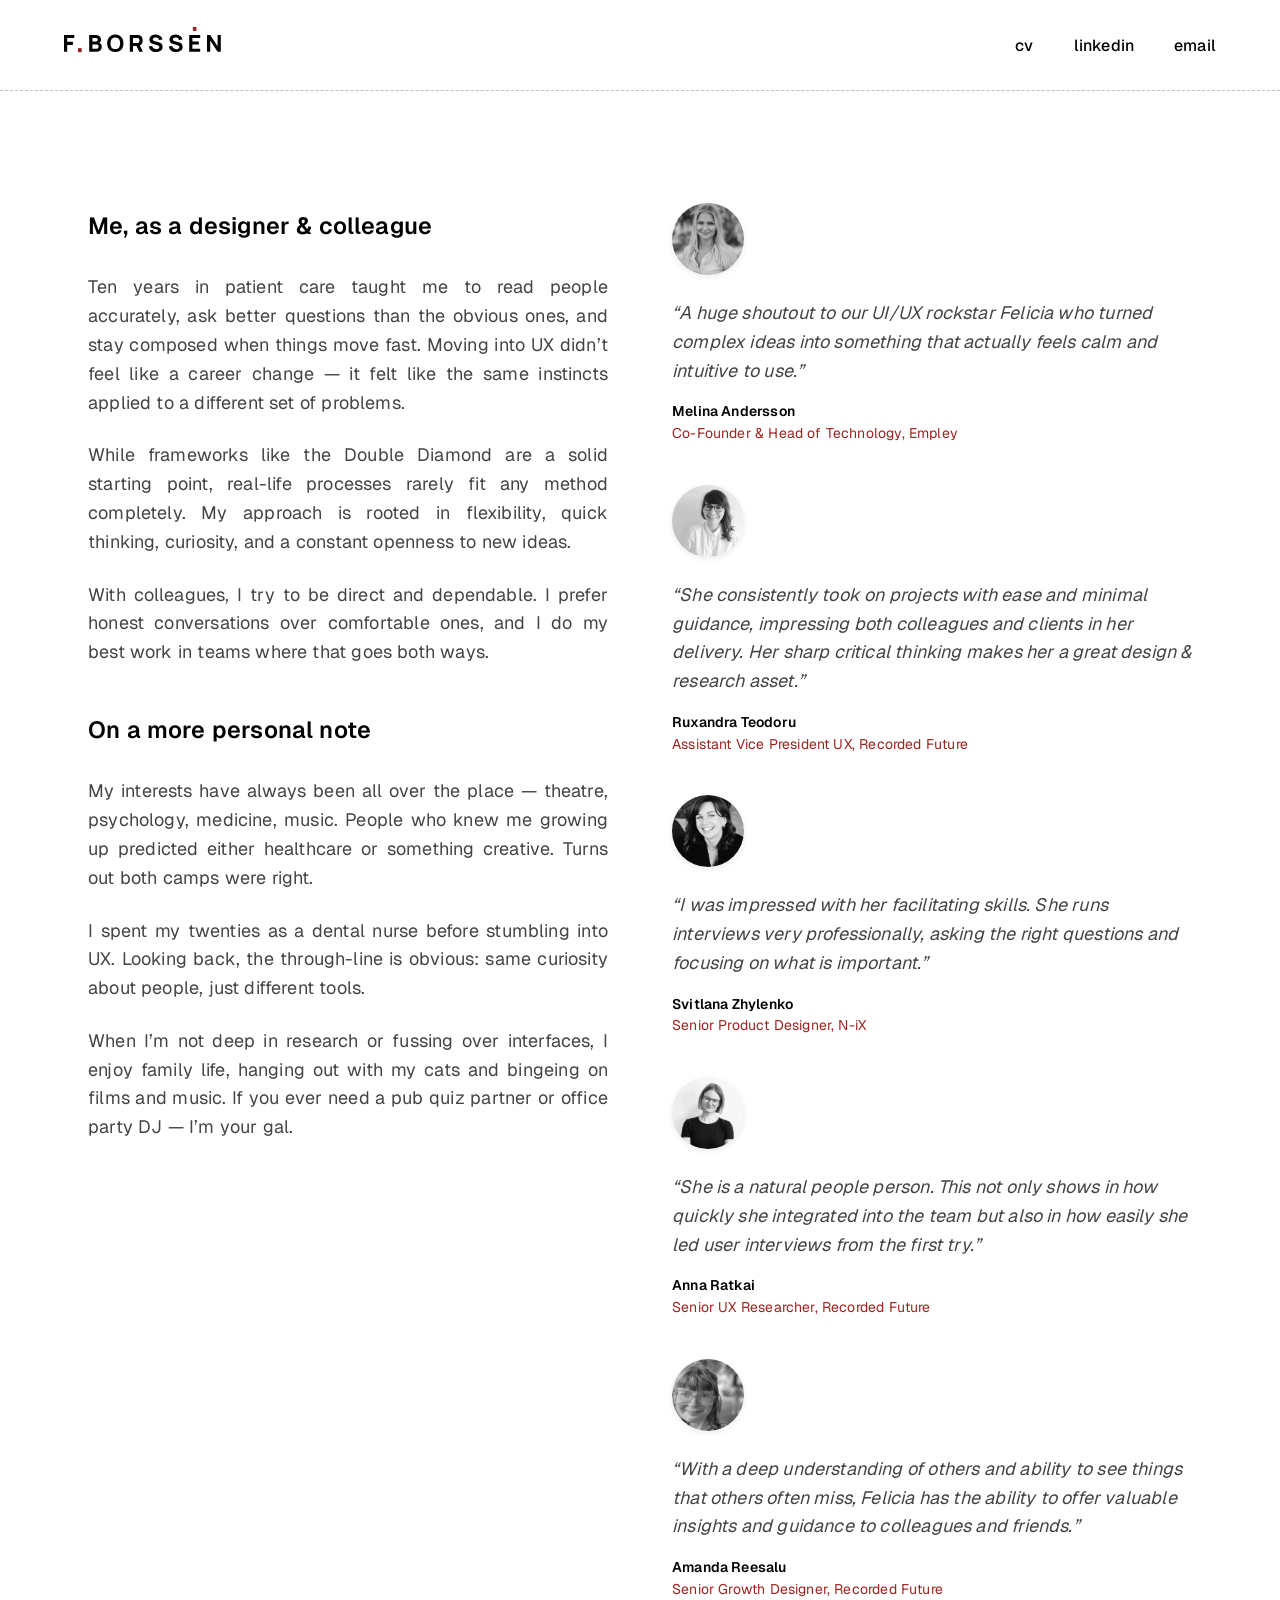
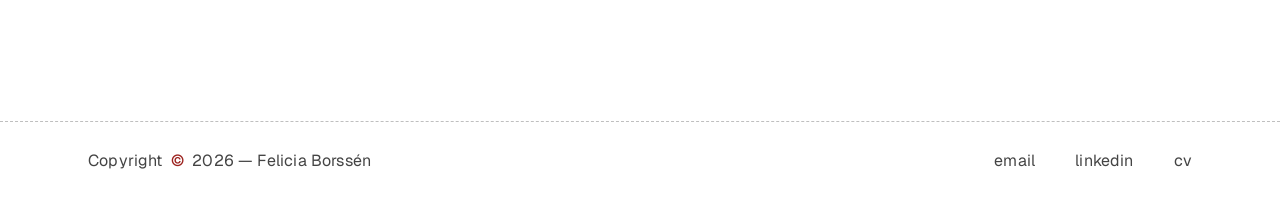
==== about.html @ e65a38c4 "init: portfolio structure and case studies" ====
<!DOCTYPE html>
<html lang="en">
<head>
    <meta charset="UTF-8">
    <meta name="viewport" content="width=device-width, initial-scale=1.0">
    <title>CV &amp; About — Felicia Borssen</title>
    <link rel="preconnect" href="https://fonts.googleapis.com">
    <link rel="preconnect" href="https://fonts.gstatic.com" crossorigin>
    <link href="https://fonts.googleapis.com/css2?family=Geist:wght@100;200;300;400;500;600;700;800;900&family=Inter:wght@400;500;600;700&family=Manrope:wght@300;400;500;600;700;800&family=Sacramento&display=swap" rel="stylesheet">
    <link rel="stylesheet" href="assets/css/style.css">
</head>
<body>
    <div class="container">
        <!-- Site header -->
        <header class="site-header">
            <div class="site-header__inner">
                <a href="index.html" class="site-header__branding">
                    <img src="assets/images/global/logo.svg" alt="F.Borssén" width="181" height="30">
                </a>
                <nav class="menu">
                    <button class="menu__toggle" aria-label="Open menu" aria-expanded="false">
                        <svg width="24" height="24" viewBox="0 0 24 24" fill="none" stroke="currentColor" stroke-width="2">
                            <line x1="3" y1="6" x2="21" y2="6"></line>
                            <line x1="3" y1="12" x2="21" y2="12"></line>
                            <line x1="3" y1="18" x2="21" y2="18"></line>
                        </svg>
                    </button>
                    <ul class="menu__list">
                        <li class="menu__item">
                            <a href="assets/images/global/cv-felicia-borssen-2026.pdf" class="animated-link" target="_blank" rel="noopener">
                                <span class="animated-link__text">cv</span><span class="animated-link__arrow"><svg viewBox="0 0 14 14" fill="none" xmlns="http://www.w3.org/2000/svg"><path d="M3.5 10.5L10.5 3.5M10.5 3.5H5M10.5 3.5V9" stroke="#9C231F" stroke-width="1.8" stroke-linecap="round" stroke-linejoin="round"/></svg></span>
                            </a>
                        </li>
                        <li class="menu__item">
                            <a href="https://www.linkedin.com/in/felicia-borss%C3%A9n-008252253/" class="animated-link" target="_blank" rel="noopener">
                                <span class="animated-link__text">linkedin</span><span class="animated-link__arrow"><svg viewBox="0 0 14 14" fill="none" xmlns="http://www.w3.org/2000/svg"><path d="M3.5 10.5L10.5 3.5M10.5 3.5H5M10.5 3.5V9" stroke="#9C231F" stroke-width="1.8" stroke-linecap="round" stroke-linejoin="round"/></svg></span>
                            </a>
                        </li>
                        <li class="menu__item">
                            <a href="mailto:felicia.work.inbox@gmail.com" class="animated-link">
                                <span class="animated-link__text">email</span><span class="animated-link__arrow"><svg viewBox="0 0 14 14" fill="none" xmlns="http://www.w3.org/2000/svg"><path d="M3.5 10.5L10.5 3.5M10.5 3.5H5M10.5 3.5V9" stroke="#9C231F" stroke-width="1.8" stroke-linecap="round" stroke-linejoin="round"/></svg></span>
                            </a>
                        </li>
                    </ul>
                </nav>
            </div>
            <hr class="separator site-header__separator" aria-hidden="true">
        </header>

        <!-- Responsive menu overlay -->
        <div class="responsive-menu" aria-hidden="true">
            <button class="responsive-menu__close" aria-label="Close menu">
                <svg width="24" height="24" viewBox="0 0 24 24" fill="none" stroke="currentColor" stroke-width="2">
                    <line x1="18" y1="6" x2="6" y2="18"></line>
                    <line x1="6" y1="6" x2="18" y2="18"></line>
                </svg>
            </button>
            <ul class="responsive-menu__list">
                <li><a href="index.html" class="responsive-menu__link">Work</a></li>
                <li><a href="about.html" class="responsive-menu__link">CV</a></li>
                <li><a href="https://www.linkedin.com/in/felicia-borss%C3%A9n-008252253/" class="responsive-menu__link" target="_blank" rel="noopener">LinkedIn</a></li>
                <li><a href="mailto:felicia.work.inbox@gmail.com" class="responsive-menu__link">Email</a></li>
            </ul>
        </div>

        <!-- Main content -->
        <main class="site-content">
            <section class="about-page">
                <div class="about-page__grid">

                    <!-- Left column: CV + About text -->
                    <div class="about-page__left">

                        <!-- About text -->
                        <div class="about-text" id="about">
                            <div class="about-grid__col">
                                <h3>Me, as a designer &amp; colleague</h3>
                                <p>Ten years in patient care taught me to read people accurately, ask better questions than the obvious ones, and stay composed when things move fast. Moving into UX didn&rsquo;t feel like a career change &mdash; it felt like the same instincts applied to a different set of problems.</p>
                                <p>While frameworks like the Double Diamond are a solid starting point, real-life processes rarely fit any method completely. My approach is rooted in flexibility, quick thinking, curiosity, and a constant openness to new ideas.</p>
                                <p>With colleagues, I try to be direct and dependable. I prefer honest conversations over comfortable ones, and I do my best work in teams where that goes both ways.</p>
                            </div>
                            <div class="about-grid__col">
                                <h3>On a more personal note</h3>
                                <p>My interests have always been all over the place &mdash; theatre, psychology, medicine, music. People who knew me growing up predicted either healthcare or something creative. Turns out both camps were right.</p>
                                <p>I spent my twenties as a dental nurse before stumbling into UX. Looking back, the through-line is obvious: same curiosity about people, just different tools.</p>
                                <p>When I&rsquo;m not deep in research or fussing over interfaces, I enjoy family life, hanging out with my cats and bingeing on films and music. If you ever need a pub quiz partner or office party DJ &mdash; I&rsquo;m your gal.</p>
                            </div>
                        </div>

                    </div>

                    <!-- Right column: Testimonials -->
                    <div class="about-page__right">
                        <div class="testimonials-list">
                            <div class="testimonial">
                                <img class="testimonial__avatar" src="assets/images/global/testimonial-melina.webp" alt="Melina Andersson" loading="lazy">
                                <div class="testimonial__body">
                                    <p class="testimonial__quote">&ldquo;A huge shoutout to our UI/UX rockstar Felicia who turned complex ideas into something that actually feels calm and intuitive to use.&rdquo;</p>
                                    <div class="testimonial__meta">
                                        <span class="testimonial__author">Melina Andersson</span>
                                        <span class="testimonial__sep"></span>
                                        <span class="testimonial__role">Co-Founder &amp; Head of Technology, Empley</span>
                                    </div>
                                </div>
                            </div>
                            <div class="testimonial">
                                <img class="testimonial__avatar" src="assets/images/global/testimonial-ruxandra.webp" alt="Ruxandra Teodoru" loading="lazy">
                                <div class="testimonial__body">
                                    <p class="testimonial__quote">&ldquo;She consistently took on projects with ease and minimal guidance, impressing both colleagues and clients in her delivery. Her sharp critical thinking makes her a great design &amp; research asset.&rdquo;</p>
                                    <div class="testimonial__meta">
                                        <span class="testimonial__author">Ruxandra Teodoru</span>
                                        <span class="testimonial__sep"></span>
                                        <span class="testimonial__role">Assistant Vice President UX, Recorded Future</span>
                                    </div>
                                </div>
                            </div>
                            <div class="testimonial">
                                <img class="testimonial__avatar" src="assets/images/global/testimonial-svitlana.webp" alt="Svitlana Zhylenko" loading="lazy">
                                <div class="testimonial__body">
                                    <p class="testimonial__quote">&ldquo;I was impressed with her facilitating skills. She runs interviews very professionally, asking the right questions and focusing on what is important.&rdquo;</p>
                                    <div class="testimonial__meta">
                                        <span class="testimonial__author">Svitlana Zhylenko</span>
                                        <span class="testimonial__sep"></span>
                                        <span class="testimonial__role">Senior Product Designer, N-iX</span>
                                    </div>
                                </div>
                            </div>
                            <div class="testimonial">
                                <img class="testimonial__avatar" src="assets/images/global/testimonial-anna.webp" alt="Anna Ratkai" loading="lazy">
                                <div class="testimonial__body">
                                    <p class="testimonial__quote">&ldquo;She is a natural people person. This not only shows in how quickly she integrated into the team but also in how easily she led user interviews from the first try.&rdquo;</p>
                                    <div class="testimonial__meta">
                                        <span class="testimonial__author">Anna Ratkai</span>
                                        <span class="testimonial__sep"></span>
                                        <span class="testimonial__role">Senior UX Researcher, Recorded Future</span>
                                    </div>
                                </div>
                            </div>
                            <div class="testimonial">
                                <img class="testimonial__avatar" src="assets/images/global/testimonial-amanda.webp" alt="Amanda Reesalu" loading="lazy">
                                <div class="testimonial__body">
                                    <p class="testimonial__quote">&ldquo;With a deep understanding of others and ability to see things that others often miss, Felicia has the ability to offer valuable insights and guidance to colleagues and friends.&rdquo;</p>
                                    <div class="testimonial__meta">
                                        <span class="testimonial__author">Amanda Reesalu</span>
                                        <span class="testimonial__sep"></span>
                                        <span class="testimonial__role">Senior Growth Designer, Recorded Future</span>
                                    </div>
                                </div>
                            </div>
                        </div>
                    </div>

                </div>
            </section>
        </main>

        <!-- Footer -->
        <footer class="site-footer">
            <hr class="site-footer__separator" aria-hidden="true">
            <div class="site-footer__inner">
                <p>Copyright <span class="copyright-symbol">&copy;</span> 2026 &mdash; Felicia Borss&eacute;n</p>
                <ul class="menu__list">
                    <li class="menu__item">
                        <a href="mailto:felicia.work.inbox@gmail.com" class="animated-link">
                            <span class="animated-link__text">email</span><span class="animated-link__arrow"><svg viewBox="0 0 14 14" fill="none" xmlns="http://www.w3.org/2000/svg"><path d="M3.5 10.5L10.5 3.5M10.5 3.5H5M10.5 3.5V9" stroke="#9C231F" stroke-width="1.8" stroke-linecap="round" stroke-linejoin="round"/></svg></span>
                        </a>
                    </li>
                    <li class="menu__item">
                        <a href="https://www.linkedin.com/in/felicia-borss%C3%A9n-008252253/" class="animated-link" target="_blank" rel="noopener">
                            <span class="animated-link__text">linkedin</span><span class="animated-link__arrow"><svg viewBox="0 0 14 14" fill="none" xmlns="http://www.w3.org/2000/svg"><path d="M3.5 10.5L10.5 3.5M10.5 3.5H5M10.5 3.5V9" stroke="#9C231F" stroke-width="1.8" stroke-linecap="round" stroke-linejoin="round"/></svg></span>
                        </a>
                    </li>
                    <li class="menu__item">
                        <a href="assets/images/global/cv-felicia-borssen-2026.pdf" class="animated-link" target="_blank" rel="noopener">
                            <span class="animated-link__text">cv</span><span class="animated-link__arrow"><svg viewBox="0 0 14 14" fill="none" xmlns="http://www.w3.org/2000/svg"><path d="M3.5 10.5L10.5 3.5M10.5 3.5H5M10.5 3.5V9" stroke="#9C231F" stroke-width="1.8" stroke-linecap="round" stroke-linejoin="round"/></svg></span>
                        </a>
                    </li>
                </ul>
            </div>
        </footer>
    </div>

    <script src="assets/js/menu.js" defer></script>
    <script src="assets/js/header.js" defer></script>
</body>
</html>
---- assets/css/style.css ----
/* ========== RESET ========== */

*,
*::before,
*::after {
    box-sizing: border-box;
}

html,
body {
    margin: 0;
    padding: 0;
}

html {
    scroll-behavior: smooth;
    overflow-x: clip;
    scroll-padding-top: calc(var(--header-height) + 78px);
}

img {
    max-width: 100%;
    display: block;
    image-rendering: auto;
}

figure {
    margin: 0;
}

button {
    font: inherit;
    cursor: pointer;
    border: none;
    background: none;
    padding: 0;
}

a {
    color: inherit;
    text-decoration: none;
}

ul {
    list-style: none;
    margin: 0;
    padding: 0;
}

h1, h2, h3, h4 {
    margin: 0;
}

p {
    margin: 0;
}

/* Focus states for keyboard navigation */
a:focus-visible,
button:focus-visible,
input:focus-visible,
textarea:focus-visible {
    outline: 2px solid var(--color-accent);
    outline-offset: 2px;
}


/* ========== VARIABLES (Figma design tokens + BUILD_PLAN structure) ========== */

:root {
    /* --- Colors (from Figma) ---------------------------------------- */
    --color-red: #9C231F;
    --color-red-deep: #811010;

    --color-black: #030303;
    --color-black-70: rgba(3, 3, 3, 0.70);
    --color-black-62: rgba(3, 3, 3, 0.62);
    --color-black-58: rgba(3, 3, 3, 0.58);
    --color-black-50: rgba(3, 3, 3, 0.50);
    --color-black-40: rgba(3, 3, 3, 0.40);
    --color-black-30: rgba(3, 3, 3, 0.30);
    --color-black-18: rgba(3, 3, 3, 0.18);
    --color-black-15: rgba(3, 3, 3, 0.15);
    --color-black-10: rgba(0, 0, 0, 0.10);

    --color-white: #FFFFFF;
    --color-form-bg: #EEF2F8;
    --color-input-bg: #F3F3F5;
    --color-cream: #FCF9F7;
    --color-muted: #ECECF0;
    --color-muted-fg: #717182;

    /* Semantic aliases */
    --color-text: var(--color-black);
    --color-text-secondary: #444;
    --color-text-muted: var(--color-black-58);
    --color-bg: var(--color-white);
    --color-bg-alt: var(--color-cream);
    --color-accent: var(--color-red);
    --color-accent-hover: var(--color-red-deep);
    --color-accent-subtle: rgba(156, 35, 31, 0.35);
    --color-accent-muted: rgba(156, 35, 31, 0.75);
    --color-border: var(--color-black-40);
    --color-border-light: var(--color-black-10);
    --color-border-hairline: rgba(0, 0, 0, 0.08);

    /* --- Typography (Figma: Manrope primary, Sacramento accent, Inter for arrows) --- */
    --font-family: 'Geist', sans-serif;
    --font-heading: 'Geist', sans-serif;
    --font-accent: 'Sacramento', cursive;
    --font-arrow: 'Inter', sans-serif;

    --font-size-xs:   14px;
    --font-size-sm:   16px;
    --font-size-base: 18px;
    --font-size-md:   20px;
    --font-size-lg:   clamp(20px, calc(1.16rem + 0.376vw), 24px);
    --font-size-xl:   clamp(22px, calc(1.24rem + 0.563vw), 28px);
    --font-size-2xl:  clamp(26px, calc(1.49rem + 0.563vw), 32px);
    --font-size-3xl:  clamp(34px, calc(1.82rem + 1.315vw), 48px);
    --font-size-hero: 70px;
    --font-size-hero-accent: 82px;

    --font-weight-light: 300;
    --font-weight-regular: 400;
    --font-weight-medium: 500;
    --font-weight-semibold: 600;
    --font-weight-bold: 700;
    --font-weight-extrabold: 800;

    --line-height-base: 1.55;
    --line-height-body: 1.6;
    --letter-spacing-base: 0.01em;
    --letter-spacing-wide: 0.02em;
    --letter-spacing-logo: 0.17em;

    /* --- Spacing (Figma tokens on 8pt grid) ------------------------- */
    --space-1: 4px;
    --space-2: 8px;
    --space-3: 12px;
    --space-4: 16px;
    --space-5: 24px;
    --space-6: 32px;
    --space-7: 48px;
    --space-8: 64px;
    --space-9: 96px;
    --space-10: 128px;

    /* Semantic spacing aliases */
    --space-xs: var(--space-1);
    --space-sm: var(--space-2);
    --space-md: var(--space-4);
    --space-lg: var(--space-5);
    --space-xl: var(--space-6);
    --space-2xl: var(--space-7);
    --space-3xl: var(--space-8);
    --space-4xl: var(--space-9);

    /* --- Layout (Figma dimensions) ---------------------------------- */
    --width-max: 1440px;
    --padding-section-x: 64px;
    --padding-content-x: 104px;
    --padding-projects-x: 218px;
    --padding-section-y: 114px;
    --padding-hero-y: 130px;

    /* --- Border radius ---------------------------------------------- */
    --radius-sharp: 1.5px;
    --radius-sm: var(--radius-sharp);
    --radius-md: var(--radius-sharp);
    --radius-lg: var(--radius-sharp);
    --radius-pill: 100px;
    --radius-card: var(--radius-sharp);

    /* --- Grid (teacher's signature pattern) ------------------------- */
    --header-height: 90px;
    --grid-container: [full-start] minmax(24px, 1fr) [inner-start] minmax(0, 87.5rem) [inner-end] minmax(24px, 1fr) [full-end];
    --section-gap: var(--space-4xl);

    /* --- Custom dashed separator ------------------------------------ */
    --dash-color: var(--color-black-50);
    --dash-length: 12px;
    --dash-gap: 8px;
}


/* ========== TYPOGRAPHY ========== */

body {
    font-family: var(--font-family);
    font-size: var(--font-size-base);
    font-weight: var(--font-weight-regular);
    line-height: var(--line-height-base);
    letter-spacing: var(--letter-spacing-base);
    color: var(--color-text);
    background-color: var(--color-bg);
    -webkit-font-smoothing: antialiased;
    overflow-x: clip;
}

h1 {
    font-family: var(--font-heading);
    font-size: clamp(32px, 3vw + 1rem, var(--font-size-hero));
    font-weight: var(--font-weight-bold);
    line-height: 1.15;
    letter-spacing: -0.02em;
}

h2 {
    font-family: var(--font-heading);
    font-size: var(--font-size-2xl);
    font-weight: var(--font-weight-medium);
    line-height: 1.2;
}

h3 {
    font-family: var(--font-heading);
    font-size: var(--font-size-md);
    font-weight: var(--font-weight-medium);
    line-height: 1.3;
}


/* ========== MAIN LAYOUT (teacher's grid container) ========== */

.container {
    display: grid;
    grid-template-columns: var(--grid-container);
    row-gap: 0;
}

/* Inner-width: content constrained to max-width */
.site-content {
    grid-column: inner;
    padding: 0 var(--padding-section-x);
}


/* ========== SITE HEADER (Figma: logo + links) ========== */

.site-header {
    grid-column: full;
    position: sticky;
    top: 0;
    z-index: 100;
    background-color: var(--color-bg);
    transition: transform 500ms ease-in-out;
}

.site-header--hidden {
    transform: translateY(-100%);
}

.site-header__inner {
    height: var(--header-height);
    display: flex;
    justify-content: space-between;
    align-items: center;
    padding: 0 var(--padding-section-x);
    max-width: 87.5rem;
    margin: 0 auto;
}

/* --- Logo (SVG from Figma export) --- */
.site-header__branding {
    display: flex;
    align-items: center;
    position: relative;
    width: fit-content;
    transform: translateY(-5px);
}

.site-header__branding::after {
    content: '';
    position: absolute;
    bottom: -8px;
    left: -2px;
    width: 0;
    height: 2px;
    background-color: var(--color-accent);
    transition: width 400ms ease-out;
}

.site-header__branding:hover::after {
    width: calc(100% + 4px);
}

.site-header__branding img {
    height: 26px;
    width: auto;
}

/* --- Header nav links (Figma: animated links with red arrows) --- */
.menu {
    display: flex;
    align-items: center;
}

.menu__list {
    display: flex;
    align-items: center;
    gap: 40px;
}


.menu__toggle {
    display: none;
}


/* ========== DASHED SEPARATOR (custom gradient — longer dashes, wider gaps) ========== */

/* All separators: full viewport bleed, native dashed border at 25% opacity */
.separator,
.site-header__separator,
.site-footer__separator {
    border: none;
    border-top: 1px dashed #000;
    opacity: 0.25;
    height: 0;
    margin: 0;
    /* Break out of padded containers to full viewport */
    width: 100vw;
    position: relative;
    left: 50%;
    transform: translateX(-50%);
}


/* ========== HERO (Figma: image + headline, 208px vertical padding) ========== */

.hero {
    padding: 180px 0 180px;
}

.hero__inner {
    display: flex;
    align-items: center;
    gap: 80px;
}

.hero__image-wrap {
    flex-shrink: 0;
}

.hero__image {
    width: clamp(130px, 15vw, 210px);
    height: auto;
    aspect-ratio: 3 / 4;
    object-fit: cover;
    border-radius: var(--radius-sm);
    border: 0.344px solid var(--color-black-40);
    box-shadow: 0 0 2.751px 0 rgba(0, 0, 0, 0.1);
}

.hero__text {
    display: flex;
    flex-direction: column;
    gap: var(--space-md);
    flex: 1;
    min-width: 0;
}

.hero__title {
    white-space: nowrap;
    font-size: clamp(22px, 4.8vw, 64px);
}

/* Sacramento accent — NOT italic, scales relative to parent h1 */
.hero__title-accent {
    font-family: var(--font-accent);
    font-weight: var(--font-weight-regular);
    font-style: normal;
    font-size: 1.5em;
    letter-spacing: 0;
    margin-left: 0.08em;
}


/* ========== PROJECTS SECTION (Figma: wider padding 218px) ========== */

.projects {
    padding: 130px 0;
    position: relative;
}

.projects::after {
    content: '';
    position: absolute;
    left: 50%;
    transform: translateX(-50%);
    width: 100vw;
    border-top: 1px dashed #000;
    opacity: 0.25;
    pointer-events: none;
    bottom: 0;
}

.projects__list {
    display: grid;
    grid-template-columns: 1fr 1fr;
    gap: var(--space-7);
}

/* --- Project Card --- */
.project-card {
    display: flex;
    flex-direction: column;
    gap: 0;
    text-decoration: none;
    color: inherit;
    min-width: 0;
    border: 1px solid var(--color-border-hairline);
    border-radius: var(--radius-sm);
    overflow: hidden;
    padding: 0;
    box-shadow: 0 2px 10px rgba(0, 0, 0, 0.04);
}

.project-card__image-wrap {
    width: 100%;
    aspect-ratio: 16 / 10;
    border-radius: 0;
    overflow: hidden;
    position: relative;
    container-type: inline-size;
    border-bottom: 1px solid var(--color-border-hairline);
}

.project-card__image-wrap::after {
    content: '';
    position: absolute;
    inset: 0;
    border-radius: 0;
    pointer-events: none;
    z-index: 1;
}

.project-card__image {
    width: 100%;
    height: 100%;
    object-fit: cover;
    transition: transform 600ms ease-in-out;
    will-change: transform;
    transform: scale(1.01) translateZ(0);
}

.project-card:hover .project-card__image {
    transform: scale(1.03);
}

/* Recorded Future preview card: shift the dashboard screenshot crop left-of-center */
.project-card[href$="recorded-future.html"] .project-card__image {
    object-position: 8% center;
}

.project-card__overlay {
    position: absolute;
    inset: 0;
    background-color: rgba(3, 3, 3, 0);
    display: flex;
    flex-direction: column;
    align-items: flex-start;
    justify-content: flex-start;
    gap: 22px;
    padding: 36% 20px 20px;
    transition: background-color 500ms ease-in-out;
    border-radius: var(--radius-sm);
}

.project-card__overlay-text {
    color: var(--color-white);
    font-weight: var(--font-weight-semibold);
    font-size: var(--font-size-md);
    opacity: 0;
    transform: translateY(10px);
    transition: opacity 400ms ease-in-out, transform 400ms ease-in-out;
}

.project-card__overlay-description {
    color: rgba(255, 255, 255, 0.92);
    font-size: var(--font-size-xs);
    font-weight: var(--font-weight-medium);
    line-height: var(--line-height-body);
    text-align: left;
    opacity: 0;
    transform: translateY(10px);
    transition: opacity 400ms ease-in-out 30ms, transform 400ms ease-in-out 30ms;
    margin: 0;
}

.project-card:hover .project-card__overlay-description {
    opacity: 1;
    transform: translateY(0);
}

.project-card__overlay-tags {
    display: flex;
    flex-wrap: wrap;
    justify-content: center;
    gap: 6px;
    opacity: 0;
    transform: translateY(6px);
    transition: opacity 400ms ease-in-out 60ms, transform 400ms ease-in-out 60ms;
}

.project-card__overlay-tag {
    font-size: var(--font-size-xs);
    font-weight: var(--font-weight-medium);
    padding: var(--space-1) 11px;
    border: 1px solid rgba(255, 255, 255, 0.5);
    border-radius: var(--radius-sm);
    color: var(--color-white);
}

.project-card:hover .project-card__overlay {
    background-color: rgba(3, 3, 3, 0.92);
}

.project-card:hover .project-card__overlay-text,
.project-card:hover .project-card__overlay-tags {
    opacity: 1;
    transform: translateY(0);
}

/* Compact overlay for small cards (e.g. 3-col other-cases grid) */
@container (max-width: 360px) {
    .project-card__overlay {
        gap: 10px;
        padding: 14px;
    }

    .project-card__overlay-text {
        font-size: var(--font-size-sm);
    }

    .project-card__overlay-description {
        display: none;
    }

    .project-card__overlay-tags {
        gap: 4px;
    }

    .project-card__overlay-tag {
        font-size: 11px;
        padding: 2px var(--space-2);
    }
}

.project-card__text {
    display: flex;
    flex-direction: column;
    gap: 6px;
    padding: 20px 16px 20px;
    background: var(--color-bg);
}

.project-card .project-hero__eyebrow {
    margin-bottom: 0;
}

.project-card__title {
    font-size: clamp(14px, 1.4vw + 0.5rem, 20px);
    font-weight: var(--font-weight-bold);
    letter-spacing: 0.2px;
    line-height: 1.3;
    color: var(--color-text);
    margin-top: var(--space-sm);
}

.project-card__description {
    font-size: clamp(14px, 1.4vw, 16px);
    color: var(--color-text-secondary);
    line-height: var(--line-height-base);
}

.other-cases-grid .project-card__overlay {
    padding-top: 38%;
}

/* Fix: .project-tabs .tabs__panel p overrides card p elements — reset here */
.project-tabs .tabs__panel .project-card .project-hero__eyebrow {
    margin-bottom: 0;
    color: inherit;
}

.project-tabs .tabs__panel .project-card__overlay-description {
    color: rgba(255, 255, 255, 0.92);
    margin-bottom: 0;
}

.projects__list .project-card__overlay {
    padding-top: 38%;
}

/* Hide overlay description on landing page cards (visible in text area only) */
.projects__list .project-card__overlay-description {
    display: none;
}


/* ========== TAB NAVIGATION (Figma: animated red underline, mt-14px) ========== */

.tabs {
    display: flex;
    flex-direction: column;
}

.tabs__buttons {
    display: flex;
    gap: clamp(22px, 4.6vw, 64px);
    border-bottom: none;
}

.tabs__button {
    font-family: var(--font-family);
    font-size: var(--font-size-md);
    font-weight: var(--font-weight-medium);
    letter-spacing: 0.48px;
    color: var(--color-text-muted);
    background: none;
    border: none;
    cursor: pointer;
    padding: var(--space-md) 0;
    padding-bottom: 0;
    position: relative;
    transition: color 500ms ease;
    white-space: nowrap;
    text-transform: lowercase;
}

/* Red underline — 6px below text baseline; keeps air between line and dashed separator */
.tabs__button::after {
    content: '';
    display: block;
    margin-top: 6px;
    width: 0;
    height: 2px;
    background-color: var(--color-accent);
    transition: width 400ms ease-out;
}

.tabs__button--active {
    color: var(--color-text);
}

.tabs__button--active::after {
    width: 100%;
}

.tabs__button:hover {
    color: var(--color-text);
}

.tabs__button:hover::after {
    width: 100%;
}

/* Tabs content wrapper — height animated by JS per active panel */
.tabs__content {
    position: relative;
    overflow-x: clip;
    overflow-y: clip;
    transition: height 400ms ease;
}

/*
 * Tab-lead — hook wrapper that sits ABOVE the column grid.
 * Constrained to left-column width via max-width so the hook visually aligns
 * with the left column below. Margin zeroed everywhere — parent gap on
 * .tabs__panel / .process-block handles vertical spacing.
 */
.tabs__panel > .tab-intro,
.process-block > .tab-intro {
    max-width: calc(50% - 40px);
    margin-bottom: 0;
}

.project-tabs .tabs__panel .tab-intro {
    display: flex;
    flex-direction: column;
    gap: 0;
}

.tab-intro .tab-intro__hook { margin-bottom: 0; }


.tab-cols {
    display: grid;
    grid-template-columns: 1fr 1fr;
    gap: 80px;
    align-items: start;
}

.tab-cols__aside {
    position: sticky;
    top: calc(var(--header-height) + 78px + var(--space-md));
    align-self: start;
    display: flex;
    flex-direction: column;
    gap: var(--space-lg);
    padding-top: 14px;
}

.process-block__media--sticky {
    position: sticky;
    top: calc(var(--header-height) + 78px + var(--space-md));
    align-self: start;
}

.tabs__panel {
    position: absolute;
    top: 0;
    left: 0;
    width: 100%;
    opacity: 0;
    transform: translateY(8px);
    transition: opacity 500ms ease-in-out, transform 500ms ease-in-out;
    pointer-events: none;
    visibility: hidden;
}

.tabs__panel--active {
    opacity: 1;
    transform: translateY(0);
    pointer-events: auto;
    visibility: visible;
    position: relative;
}


/* ========== ABOUT CONTENT ========== */

.about-grid {
    display: grid;
    grid-template-columns: 1fr 1px 1fr;
    gap: var(--space-xl);
}

.about-grid__divider {
    background-color: var(--color-black-15);
    width: 1px;
    margin: 28px 0;
}

.about-grid__col {
    display: flex;
    flex-direction: column;
    gap: var(--space-lg);
}

.about-grid__col p {
    color: var(--color-text-secondary);
    line-height: var(--line-height-body);
    text-align: justify;
    text-align-last: left;
    hyphens: none;
    text-wrap: pretty;
}


/* ========== TESTIMONIALS (Figma: avatar + quote) ========== */

.testimonials-list {
    display: flex;
    flex-direction: column;
    gap: var(--space-2xl);
}

.testimonial {
    display: flex;
    flex-direction: column;
    gap: var(--space-md);
}

.testimonial__footer {
    display: flex;
    flex-direction: row-reverse;
    align-items: center;
    gap: var(--space-md);
}

.testimonial__avatar {
    width: 72px;
    height: 72px;
    border-radius: 50%;
    background-color: var(--color-muted);
    flex-shrink: 0;
    object-fit: cover;
    filter: grayscale(100%);
    box-shadow: 0 2px 6px rgba(0, 0, 0, 0.08);
    transform: translateY(-8px);
}

.testimonial__body {
    display: flex;
    flex-direction: column;
    gap: var(--space-md);
}

.testimonial__quote {
    color: var(--color-text-secondary);
    line-height: var(--line-height-body);
    font-style: italic;
}

.testimonial__meta {
    display: flex;
    flex-direction: column;
    justify-content: center;
    flex: 1;
    gap: 0;
}

.testimonial__author {
    font-weight: var(--font-weight-semibold);
    font-size: var(--font-size-xs);
    display: flex;
    align-items: center;
}

.testimonial__sep {
    display: block;
    flex: 1;
    height: 1px;
    background-color: var(--color-accent-subtle);
    margin-left: var(--space-2);
}

.testimonial__role {
    font-size: var(--font-size-xs);
    color: var(--color-accent);
}



/* ========== ABOUT PAGE LAYOUT ========== */

.about-page {
    padding: 120px 0 120px;
}

.about-page__grid {
    display: grid;
    grid-template-columns: 1fr 1fr;
    gap: var(--space-3xl);
    align-items: start;
}

.about-page__left {
    display: flex;
    flex-direction: column;
    gap: var(--space-3xl);
}

.about-text {
    display: flex;
    flex-direction: column;
    gap: var(--space-2xl);
}

.about-text h3 {
    font-size: var(--font-size-lg);
    font-weight: var(--font-weight-semibold);
    margin-bottom: var(--space-sm);
}

.about-photo {
    width: 300px;
    height: 300px;
    border-radius: var(--radius-sm);
    object-fit: cover;

    filter: grayscale(100%);
    box-shadow: 0 2px 6px rgba(0, 0, 0, 0.08);
}

.about-page__right > h3 {
    font-size: var(--font-size-lg);
    font-weight: var(--font-weight-semibold);
    margin-bottom: var(--space-lg);
}

.about-page__right {
    position: sticky;
    top: calc(var(--header-height) + var(--space-2xl));
}

@media screen and (max-width: 900px) {
    .about-page__grid {
        grid-template-columns: 1fr;
    }

    .about-page__right {
        position: static;
    }
}


/* ========== CV TAB ========== */

.cv-sheet {
    width: 100%;
    border: 0.8px solid var(--color-black-18);
    border-radius: var(--radius-card);
    overflow: hidden;
    display: flex;
    text-align: left;
}

/* --- Sidebar --- */
.cv-sidebar {
    width: 224px;
    flex-shrink: 0;
    background-color: var(--color-form-bg);
    padding: 26px 22px;
    display: flex;
    flex-direction: column;
    gap: var(--space-2xl);
}

.cv-sidebar-section + .cv-sidebar-section {
    margin-top: -10px;
}

.cv-identity {
    display: flex;
    flex-direction: column;
    gap: var(--space-1);
    margin-top: 10px;
}

.cv-identity .cv-name {
    margin-top: 12px;
}

.cv-label {
    font-size: var(--font-size-xl);
    font-weight: var(--font-weight-bold);
    line-height: 1;
    color: var(--color-accent);
}

.cv-name {
    font-size: var(--font-size-md);
    font-weight: var(--font-weight-semibold);
    line-height: 1.15;
    color: var(--color-text);
    display: inline-block;
    position: relative;
    padding-bottom: 9px;
    margin-bottom: 14px;
}

.cv-name::after {
    content: '';
    position: absolute;
    bottom: 0;
    left: -1px;
    width: calc(100% - 34px);
    height: 2px;
    background-color: var(--color-accent);
}

.cv-role {
    font-size: var(--font-size-sm);
    font-weight: var(--font-weight-bold);
    text-transform: uppercase;
    letter-spacing: 0.02em;
    line-height: 1.2;
    color: var(--color-text);
}

.cv-role-accent {
    color: var(--color-accent);
}

.cv-sidebar-section {
    display: flex;
    flex-direction: column;
    gap: var(--space-3);
}

.cv-sidebar-section .cv-summary + .cv-summary {
    margin-top: var(--space-3);
}

.cv-section-label {
    font-size: var(--font-size-xs);
    font-weight: var(--font-weight-bold);
    text-transform: uppercase;
    letter-spacing: 0.1em;
    color: var(--color-accent);
}

.cv-contact-list {
    display: flex;
    flex-direction: column;
    gap: var(--space-3);
}

.cv-contact-item {
    display: flex;
    align-items: center;
    gap: 7px;
    font-size: var(--font-size-xs);
    color: var(--color-text);
    text-decoration: none;
    line-height: 1.4;
}

.cv-contact-item svg {
    width: 11px;
    height: 11px;
    flex-shrink: 0;
}

.cv-contact-link-text {
    text-decoration: underline;
    text-underline-offset: 2px;
}

.cv-summary {
    font-size: var(--font-size-xs);
    color: var(--color-text);
    line-height: 1.65;
}

.cv-tools-list {
    display: flex;
    flex-direction: column;
    gap: 5px;
}

.cv-tool {
    font-size: var(--font-size-xs);
    color: var(--color-text);
}

/* --- Main column --- */
.cv-main {
    flex: 1;
    background-color: var(--color-white);
    padding: 26px 32px 36px;
    display: flex;
    flex-direction: column;
    gap: var(--space-lg);
    border-left: 1px dashed var(--color-border-light);
    min-width: 0;
}

.cv-section + .cv-section {
    margin-top: var(--space-xl);
}

.cv-main-top {
    display: flex;
    justify-content: flex-end;
    margin-top: 14px;
}

.cv-section {
    display: flex;
    flex-direction: column;
    gap: var(--space-lg);
}

.cv-section-heading {
    font-size: var(--font-size-sm);
    font-weight: var(--font-weight-bold);
    text-transform: uppercase;
    letter-spacing: 0.1em;
    color: var(--color-accent);
    padding-bottom: var(--space-3);
    padding-left: 32px;
    padding-right: 32px;
    margin-left: -32px;
    margin-right: -32px;
    border-bottom: 1px dashed var(--color-border-light);
}

.cv-entry {
    display: flex;
    flex-direction: column;
    gap: 3px;
}

.cv-entry-header {
    display: flex;
    align-items: baseline;
    gap: var(--space-sm);
}

.cv-entry-title {
    font-size: var(--font-size-sm);
    font-weight: var(--font-weight-semibold);
    color: var(--color-text);
}

.cv-entry-date {
    font-size: var(--font-size-xs);
    font-weight: var(--font-weight-light);
    color: var(--color-black-62);
    display: block;
}

.cv-entry-company {
    font-size: var(--font-size-sm);
    color: var(--color-accent);
    font-weight: var(--font-weight-medium);
}

.cv-entry-company::before {
    content: '|';
    margin-right: 7px;
}

.cv-entry-description {
    font-size: var(--font-size-xs);
    color: var(--color-text);
    line-height: 1.65;
    margin-top: 5px;
}

.cv-skills-grid {
    display: flex;
    flex-wrap: wrap;
    gap: var(--space-2);
}

.cv-skill-pill {
    font-size: var(--font-size-xs);
    font-weight: var(--font-weight-medium);
    padding: 4px 10px;
    border: 0.8px solid var(--color-border);
    border-radius: var(--radius-pill);
    color: var(--color-text);
}




/* ========== SITE FOOTER (no bg, dashed line above) ========== */

.site-footer {
    grid-column: inner;
    padding: 0 var(--padding-section-x);
    background-color: transparent;
}



.site-footer__inner {
    height: 80px;
    padding: var(--space-lg) 0;
    display: flex;
    justify-content: space-between;
    align-items: center;
    font-size: var(--font-size-sm);
    color: var(--color-text-secondary);
}

.copyright-symbol {
    color: var(--color-accent);
    font-weight: var(--font-weight-medium);
    margin: 0 var(--space-1);
}

.site-footer .menu__list {
    opacity: 0;
    pointer-events: none;
    transition: opacity 300ms ease;
}

body.header-hidden .site-footer .menu__list {
    opacity: 1;
    pointer-events: auto;
}

.site-footer .animated-link__text {
    font-size: var(--font-size-sm);
    font-weight: var(--font-weight-regular);
    color: var(--color-text-secondary);
}

.site-footer .animated-link__text::after {
    height: 1px;
}

.site-footer .animated-link__arrow {
    width: 13px;
    height: 15px;
    justify-content: center;
}

.site-footer .animated-link__arrow svg path {
    stroke: var(--color-accent-muted);
}


/* ========== PROJECT DETAIL PAGE ========== */

/* --- Project Hero (centered 800px reading column) --- */
.project-hero {
    display: flex;
    flex-direction: column;
    gap: var(--space-2xl);
    padding: 100px 0 var(--space-2xl);
    max-width: 68.75rem;
    margin: 0;
}

.project-hero__header {
    display: flex;
    flex-direction: column;
    gap: var(--space-xl);
}

.project-hero__eyebrow {
    font-size: var(--font-size-xs);
    font-weight: var(--font-weight-semibold);
    text-transform: uppercase;
    letter-spacing: 0.08em;
    color: var(--color-text-secondary);
    width: fit-content;
    white-space: nowrap;
}

.project-hero__meta {
    display: flex;
}

.project-hero__text {
    display: flex;
    flex-direction: column;
    gap: var(--space-md);
}

/* Project detail h1 override */
.project-hero h1 {
    font-size: clamp(28px, 4vw, 48px);
    line-height: 1.1;
    letter-spacing: -0.02em;
    white-space: nowrap;
}

.project-hero__tag {
    font-size: 0.38em;
    font-weight: var(--font-weight-medium);
    text-transform: uppercase;
    letter-spacing: 0.04em;
    color: #888;
    vertical-align: middle;
    white-space: nowrap;
}

.project-hero__dash {
    font-weight: var(--font-weight-light);
}

.project-hero__description {
    font-size: var(--font-size-base);
    color: var(--color-text-secondary);
    line-height: var(--line-height-body);
}

.project-hero__image-wrap {
    border-radius: var(--radius-md);
    overflow: hidden;
    border: 1px solid var(--color-border-light);
    box-shadow: 0 2px 10px rgba(0, 0, 0, 0.04);
}

.project-hero__image {
    width: 100%;
    height: auto;
    aspect-ratio: 2 / 1;
    object-fit: cover;
}

.project-hero__image--full {
    aspect-ratio: 16 / 9;
}

.tabs__button[data-tab="projects"] {
    margin-left: auto;
}

.tabs__button[data-tab="projects"]::before {
    content: '';
    position: absolute;
    right: calc(100% + clamp(20px, 3.5vw, 50px));
    top: 50%;
    transform: translateY(-24%);
    width: 1.6px;
    height: 20.5px;
    background-color: rgba(0, 0, 0, 0.22);
    pointer-events: none;
}

/* ========== OTHER CASES PANEL ========== */
.other-cases-grid {
    display: grid;
    grid-template-columns: repeat(3, 1fr);
    gap: var(--space-6);
}

/* --- Project Content Tabs (left-aligned, sticky scroll) --- */
.project-tabs {
    padding: 0;
    max-width: 68.75rem;
    margin: var(--space-xl) 0 var(--space-3xl);
}

/* Sticky tab navigation — top: 0 when header is hidden, var(--header-height) when visible */
.project-tabs .tabs__buttons {
    position: sticky;
    top: 0;
    z-index: 40;
    padding: 12px 0 26px;
    isolation: isolate;
    transition: top 500ms ease-in-out;
}

body:not(.header-hidden) .project-tabs .tabs__buttons {
    top: var(--header-height);
}

/* Full-width background bleed for sticky tab bar */
.project-tabs .tabs__buttons::before {
    content: '';
    position: absolute;
    top: 0;
    bottom: 0;
    left: -100vw;
    right: -100vw;
    width: auto;
    background-color: rgba(255, 255, 255, 0.95);
    backdrop-filter: blur(8px);
    -webkit-backdrop-filter: blur(8px);
    z-index: -1;
}

/* Conditional dashed line below sticky tabs when stuck AND header hidden */
.project-tabs .tabs__buttons::after {
    content: '';
    position: absolute;
    bottom: 0;
    left: -100vw;
    right: -100vw;
    width: auto;
    border-top: 1px dashed #000;
    opacity: 0;
    transition: opacity 500ms ease-in-out;
    pointer-events: none;
}

body.tabs-stuck .project-tabs .tabs__buttons::after {
    opacity: 0.25;
}


.project-tabs .tabs__panel {
    display: flex;
    flex-direction: column;
    gap: 42px;
    padding-top: var(--space-2xl);
    padding-bottom: var(--space-3xl);
}

/*
 * Body paragraphs only — excludes .tab-intro__hook and .tab-intro__sub so
 * those keep their own typography (line-height 1.15 / 1.5, primary color,
 * own margins). Without :not(), this selector's specificity (0,2,1) silently
 * beats the hook/sub rules below and corrupts their rendering.
 */
.project-tabs .tabs__panel p:not(.tab-intro__hook):not(.tab-intro__sub) {
    color: var(--color-text-secondary);
    line-height: var(--line-height-body);
    letter-spacing: 0.16px;
    margin-bottom: var(--space-md);
    hyphens: none;
    text-wrap: pretty;
}

.project-tabs .tabs__panel p:last-child:not(.tab-intro__hook):not(.tab-intro__sub) {
    margin-bottom: 0;
}

/* Inline emphasis inside tab paragraphs and list items (use <strong> in HTML) */
.project-tabs .tabs__panel p strong,
.project-tabs .tabs__panel li strong {
    font-weight: var(--font-weight-semibold);
    font-size: 0.95em;
}

.project-tabs .tabs__panel h3:not(.tab-label) {
    margin-bottom: var(--space-sm);
}

.project-tabs .tabs__panel ul {
    list-style: none;
    padding-left: 0;
}

.project-tabs .tabs__panel li {
    display: block;
    padding-left: 1.1em;
    position: relative;
    color: var(--color-text-secondary);
    line-height: var(--line-height-body);
    letter-spacing: 0.16px;
    margin-bottom: var(--space-3);
}

.project-tabs .tabs__panel li::before {
    content: "▪";
    color: var(--color-accent);
    font-size: 0.7em;
    position: absolute;
    left: 0;
    top: 0.22em;
}

.project-tabs .tabs__panel .accented-list {
    list-style: none;
    padding-left: 0;
    counter-reset: accented-counter;
}

.project-tabs .tabs__panel .accented-list li {
    counter-increment: accented-counter;
    display: flex;
    gap: 0.75em;
    align-items: baseline;
}

.project-tabs .tabs__panel .accented-list li::before {
    content: counter(accented-counter) ".";
    color: var(--color-accent);
    font-weight: var(--font-weight-extrabold);
    font-size: 0.8em;
    flex-shrink: 0;
    line-height: inherit;
}

/* --- Tab layout helpers (Brief, My Role) --- */

.tab-intro__hook {
    font-family: var(--font-heading);
    font-size: var(--font-size-2xl);
    font-weight: var(--font-weight-bold);
    line-height: 1.15;
    letter-spacing: -0.02em;
    color: var(--color-text);
    text-align: left;
    margin-bottom: 44px;
}

.tab-intro__sub {
    font-size: var(--font-size-md);
    font-weight: var(--font-weight-semibold);
    color: var(--color-text);
    line-height: 1.5;
    letter-spacing: -0.01em;
    hyphens: none;
}

/* Space between sub and a following body paragraph (sub→label uses label's own margin-top) */
.project-tabs .tabs__panel .tab-intro__sub + p:not(.tab-intro__sub):not(.tab-intro__hook) {
    margin-top: var(--space-xl);
}

.post-mortem-lead-img {
    max-width: 100%;
    margin-bottom: var(--space-xl);
}



.tab-grid-2 {
    display: grid;
    grid-template-columns: 1fr 1fr;
    gap: var(--space-2xl);
    margin-top: var(--space-2xl);
}

.tab-block {
    display: flex;
    flex-direction: column;
    gap: var(--space-3);
}

.tab-block--divided {
    margin-top: var(--space-xl);
    padding-top: var(--space-xl);
}

/*
 * .tab-label spacing model
 * -----------------------------------------------------------------------------
 * Spacing belongs to the label itself, not its predecessor. One rule for all
 * containers (.brief-col, .tab-cols > div, .process-block__text,
 * direct .tabs__panel children).
 *
 * Note on flex containers (.process-block__text uses gap: var(--space-md)):
 * margins do NOT collapse in flex — they ADD to the gap. So a label after a <p>
 * in process-block__text gets margin-top: 48px + gap: 16px = 64px visible space.
 * This matches the previous cluster's behavior.
 */
.tab-label {
    font-family: var(--font-heading);
    font-size: var(--font-size-lg);
    font-weight: var(--font-weight-bold);
    letter-spacing: -0.02em;
    color: var(--color-text);
    margin-top: var(--space-xl);
    margin-bottom: var(--space-lg);
}

.tab-label--sub {
    font-size: var(--font-size-xs);
    font-weight: var(--font-weight-extrabold);
    text-transform: uppercase;
    letter-spacing: 0.07em;
}

/* First label in a container — parent gap handles spacing above */
.tab-label:first-child { margin-top: 0; }

/* Adjacent labels — rely on predecessor's margin-bottom, don't double-stack */
.tab-label + .tab-label { margin-top: 0; }

/* Post-mortem section dividers around column grids */
.tabs__panel > .brief-cols + .tab-label,
.tabs__panel > .tab-cols + .tab-label {
    margin-top: var(--space-4xl);
}

.tabs__panel > .tab-label + .brief-cols,
.tabs__panel > .tab-label + .tab-cols {
    margin-top: var(--space-md);
}

@media (max-width: 640px) {
    .tab-grid-2 {
        grid-template-columns: 1fr;
    }
}


/* ========== PROCESS SECTION SCAFFOLDING ========== */

.process-section {
    display: flex;
    flex-direction: column;
    gap: var(--space-2xl);
}

.process-section h3 {
    margin-bottom: var(--space-sm);
}

/* Text-only child divs inside process section get two-column layout */
.process-section > div:not(:has(img)):not(:has(.process-image-grid)):not(:has(.process-placeholder)):not(:has(.logo-comparison-grid)) {
    columns: 2;
    column-gap: 80px;
}

.process-section > div:not(:has(img)):not(:has(.process-image-grid)):not(:has(.process-placeholder)):not(:has(.logo-comparison-grid)) h3 {
    column-span: all;
}

/* Image/media blocks stay full single-column width — narrower than text */
.process-section .process-image-grid,
.process-section .process-placeholder--full,
.process-section .process-image-wrap {
    max-width: 72%;
}

.process-image-grid {
    display: grid;
    grid-template-columns: 1fr 1fr;
    gap: var(--space-md);
}

.process-placeholder {
    background-color: var(--color-muted);
    border-radius: var(--radius-sm);
}

.process-placeholder--grid {
    aspect-ratio: 4 / 3;
}

.process-placeholder--full {
    width: 100%;
    aspect-ratio: 16 / 9;
}

@media screen and (max-width: 480px) {
    .process-image-grid {
        grid-template-columns: 1fr;
    }
}

.process-image-wrap {
    border-radius: var(--radius-sm);
    overflow: hidden;
    border: 1px solid var(--color-border-hairline);
    box-shadow: 0 2px 10px rgba(0, 0, 0, 0.04);
}

.process-image-wrap img {
    width: 100%;
    height: auto;
    display: block;
}

.logo-comparison-grid {
    display: flex;
    flex-direction: column;
    gap: var(--space-lg);
    align-items: flex-start;
    max-width: 72%;
}

.logo-comparison-grid__item {
    display: flex;
    align-items: center;
}

.logo-comparison-grid__item img {
    max-height: 72px;
    max-width: 240px;
    width: auto;
    height: auto;
    object-fit: contain;
}




/* ========== ANIMATED LINKS (Figma: Manrope text + Inter arrow) ========== */

.animated-link {
    display: inline-flex;
    align-items: baseline;
    position: relative;
    text-decoration: none;
    color: inherit;
}

.animated-link__text {
    font-family: var(--font-heading);
    font-size: var(--font-size-sm);
    font-weight: var(--font-weight-medium);
    line-height: var(--line-height-base);
    letter-spacing: 0.18px;
    color: var(--color-text);
    position: relative;
}


/* CRITICAL: Arrow as inline SVG via CSS for clean Inter-weight silhouette */
.animated-link__arrow {
    display: none;
    width: 15px;
    height: 16px;
    margin-left: 2px;
    vertical-align: baseline;
    position: relative;
    top: 3px;
}

.animated-link__arrow svg {
    width: 100%;
    height: 100%;
    display: block;
}

.animated-link__text::after {
    content: '';
    position: absolute;
    bottom: -3px;
    left: -1px;
    width: 0;
    height: 2px;
    background-color: var(--color-accent);
    transition: width 400ms ease-out;
}

.animated-link:hover .animated-link__text::after {
    width: calc(100% + 2.5px);
}


/* ========== RESPONSIVE MENU OVERLAY (teacher's advanced pattern) ========== */

.responsive-menu {
    position: fixed;
    width: 100%;
    min-height: 100dvh;
    z-index: 200;
    background-color: var(--color-bg);
    display: none;
}

.responsive-menu--visible {
    display: grid;
    place-items: center;
}

.responsive-menu__list {
    display: flex;
    flex-direction: column;
    align-items: center;
    gap: var(--space-lg);
}

.responsive-menu__link {
    font-size: 1.5rem;
    font-weight: var(--font-weight-semibold);
    text-decoration: none;
}

.responsive-menu__close {
    position: absolute;
    top: var(--space-lg);
    right: var(--space-lg);
}


/* ========== RESPONSIVE (desktop-first, teacher's pattern) ========== */

@media screen and (max-width: 1024px) {
    :root {
        --padding-section-x: 40px;
        --padding-content-x: 40px;
        --padding-projects-x: 64px;
        --padding-hero-y: 120px;
    }

    .hero__inner {
        gap: var(--space-xl);
    }

}

@media screen and (max-width: 860px) {
    .hero__inner {
        flex-direction: column;
        align-items: flex-start;
        gap: var(--space-lg);
    }
}

@media screen and (max-width: 768px) {
    :root {
        --header-height: 64px;
        --padding-section-x: 24px;
        --padding-content-x: 0px;
        --padding-projects-x: 24px;
        --padding-section-y: 64px;
        --padding-hero-y: 80px;
        --section-gap: var(--space-3xl);
        --grid-container: [full-start] minmax(16px, 1fr) [inner-start] minmax(0, 87.5rem) [inner-end] minmax(16px, 1fr) [full-end];
    }

    /* Header */

    .site-header__branding img {
        height: 22px;
    }

    .menu__toggle {
        display: flex;
    }

    .menu__list {
        display: none;
    }

    h1 {
        font-size: clamp(28px, 6vw, 42px);
    }

    .hero__title-accent {
        font-size: inherit;
    }

    .projects__list {
        grid-template-columns: 1fr;
        gap: var(--space-3xl);
    }

    /* Tabs */
    .tabs__buttons {
        gap: clamp(16px, 3.5vw, 40px);
    }

    /* About grid */
    .about-grid {
        grid-template-columns: 1fr;
        gap: var(--space-lg);
    }

    .about-grid__divider {
        display: none;
    }

    /* Footer */
    .site-footer__inner {
        text-align: center;
        padding: var(--space-lg) 0;
    }

    .project-hero {
        padding-top: 40px;
    }


    /* Process blocks: stack on mobile */
    .process-block__row,
    .process-block__row--reversed {
        grid-template-columns: 1fr;
        gap: var(--space-xl);
    }

    .brief-cols {
        grid-template-columns: 1fr;
    }

    .process-section .process-image-grid,
    .process-section .process-placeholder--full,
    .process-section .process-image-wrap,
    .logo-comparison-grid {
        max-width: 100%;
    }

}

@media screen and (max-width: 480px) {
    .testimonial {
        flex-direction: column;
    }
}

.process-image-wrap--no-border {
    border: none;
}

.process-image-wrap--logo {
    border: none;
    box-shadow: none;
}

/* Slight visual zoom for full-frame slides that don't quite fill the wrap */
.process-image-wrap--scaled img {
    transform: scale(1.03);
}

.logo-pair {
    display: flex;
    flex-direction: column;
    gap: calc(var(--space-3xl) + 12px);
}

.logo-pair__item {
    display: flex;
    flex-direction: row;
    align-items: center;
    gap: var(--space-lg);
    position: relative;
}

.logo-pair--no-divider .logo-pair__item:not(:first-child)::before {
    display: none;
}

.logo-pair__item:not(:first-child)::before {
    content: "";
    position: absolute;
    top: calc(-1 * var(--space-3xl) - 12px + 4px);
    right: 8px;
    width: 1px;
    height: calc(var(--space-3xl) + 12px - 8px);
    background: repeating-linear-gradient(
        to bottom,
        rgba(156, 35, 31, 0.28) 0px,
        rgba(156, 35, 31, 0.28) 3px,
        transparent 3px,
        transparent 6px
    );
}

.logo-pair__item .process-image-wrap {
    flex: 1;
    padding: var(--space-md);
    border: none;
    border-radius: var(--radius-sm);
}

.logo-pair__item .process-caption {
    writing-mode: vertical-rl;
    transform: rotate(180deg);
    text-align: center;
    white-space: nowrap;
    flex-shrink: 0;
}

.logo-pair__item .process-caption::before {
    content: "";
    display: block;
    margin-bottom: 0.5em;
}

.process-caption {
    font-size: var(--font-size-xs);
    color: var(--color-muted-fg);
    margin-top: var(--space-2);
    font-style: italic;
}

.process-caption--split {
    display: flex;
    justify-content: space-between;
    padding: 0 var(--space-5);
}

.process-caption--right {
    text-align: right;
}

/* Brief tab: two-column problems/constraints layout */
.brief-cols {
    display: grid;
    grid-template-columns: 1fr 1fr;
    gap: 80px;
    align-items: start;
}

.brief-col:last-child {
    position: sticky;
    top: calc(var(--header-height) + 78px + var(--space-md));
    align-self: start;
    will-change: transform;
    transform: translateZ(0);
    backface-visibility: hidden;
}

.brief-col:last-child > :first-child {
    margin-top: 0;
}

.brief-cols--sticky-left .brief-col:first-child {
    position: sticky;
    top: calc(var(--header-height) + 78px + var(--space-md));
    align-self: start;
    will-change: transform;
    transform: translateZ(0);
    backface-visibility: hidden;
}

.brief-cols--sticky-left .brief-col:last-child {
    position: static;
}

/* Spacing and timeline lines between Dashboard sections */
.process-block__text--timeline p + .tab-label,
.process-block__text--timeline ul + .tab-label {
    padding-top: var(--space-2xl);
    position: relative;
}


/* ── Empley-specific overrides ─────────────────────────────────────────── */

/* Remove sticky: problem tab aside */
.page-empley .tabs__panel[data-tab-id="problem"] .tab-cols__aside {
    position: static;
}

/* Remove sticky: participation right column */
.page-empley .tabs__panel[data-tab-id="participation"] .brief-col:last-child {
    position: static;
}

/* Remove sticky: process blocks 1 (visual direction), 3 (plan creation form), 4 (five-step workflow) */
.page-empley .tabs__panel[data-tab-id="process"] .process-block:nth-child(1) .process-block__text,
.page-empley .tabs__panel[data-tab-id="process"] .process-block:nth-child(3) .process-block__text,
.page-empley .tabs__panel[data-tab-id="process"] .process-block:nth-child(4) .process-block__text {
    position: static;
}

/* Block 1 (visual direction): media side sticks alongside the text as user scrolls */
.page-empley .tabs__panel[data-tab-id="process"] .process-block:nth-child(1) .process-block__media {
    position: sticky;
    top: calc(var(--header-height) + var(--space-2xl));
    align-self: start;
    will-change: transform;
    transform: translateZ(0);
    backface-visibility: hidden;
}

/* Block 4 (five-step workflow): lead image is taller and cropped from the top */
.page-empley .tabs__panel[data-tab-id="process"] .process-block:nth-child(4) .process-image-wrap img {
    min-height: 620px;
    object-fit: cover;
    object-position: top;
}

/* Nudge all process block images down slightly (not block 1 — logos align naturally) */
.page-empley .tabs__panel[data-tab-id="process"] .process-block:not(:nth-child(1)) .process-block__media {
    padding-top: 12px;
}

/* Post-mortem: team photo wraps in a process-stack__item that needs to align with the quote block above */
.page-empley .tabs__panel[data-tab-id="post-mortem"] .brief-col:last-child .process-stack__item {
    /* +6px nudges the photo wrap to align with the bottom of the quote block to its left */
    margin-top: calc(var(--space-3xl) + 6px);
    max-width: 100%;
}

.page-empley .tabs__panel[data-tab-id="post-mortem"] .brief-col:last-child .process-stack__item img {
    max-height: 420px;
    width: 100%;
    object-fit: cover;
    object-position: center;
}


/* ── EllyCare-specific overrides ───────────────────────────────────────── */

/* Remove sticky: problem tab right column */
.page-ellycare .tabs__panel[data-tab-id="problem"] .brief-col:last-child {
    position: static;
}

/* Participation: no sticky, columns aligned at top */
.page-ellycare .tabs__panel[data-tab-id="participation"] .brief-col:last-child {
    position: static;
}

/* Process: remove sticky from block 1 (intro), block 4 (brand identity), block 5 (expected accessibility) */
.page-ellycare .tabs__panel[data-tab-id="process"] .process-block:nth-child(1) .process-block__text,
.page-ellycare .tabs__panel[data-tab-id="process"] .process-block:nth-child(4) .process-block__text,
.page-ellycare .tabs__panel[data-tab-id="process"] .process-block:nth-child(5) .process-block__text {
    position: static;
}

.page-ellycare .tabs__panel[data-tab-id="process"] .process-block:nth-child(5) .process-block__media {
    padding-top: var(--space-lg);
}


/* Before block: pull closer to block 1 — 128px default is too open */
.page-ellycare .tabs__panel[data-tab-id="process"] .process-block:nth-child(2) {
    padding-top: var(--space-lg);
}

/* Audit and restructure: tighter than the default 48/32 — lead above is short */
.page-ellycare .tabs__panel[data-tab-id="process"] .process-block:nth-child(1) .process-block__text .tab-label {
    margin-top: var(--space-md);
    margin-bottom: var(--space-md);
}

/* Brand identity: inline label + violet bullet */
.brand-bullet {
    display: block;
    padding-left: 1.1em;
    position: relative;
    line-height: var(--line-height-body);
    letter-spacing: 0.16px;
}

.brand-bullet::before {
    content: "▪";
    color: #A5B4F8;
    font-size: 0.7em;
    position: absolute;
    left: 0;
    top: 0.22em;
}

.brand-bullet__label {
    font-family: var(--font-heading);
    font-size: var(--font-size-xs);
    font-weight: var(--font-weight-extrabold);
    text-transform: uppercase;
    letter-spacing: 0.07em;
    color: var(--color-black);
}

/* Brand identity: logo images */
.page-ellycare .tabs__panel[data-tab-id="process"] .process-block:nth-child(4) .process-block__media {
    align-self: start;
    padding-top: var(--space-2xl);
}

/* Post-mortem: remove sticky from right column */
.page-ellycare .tabs__panel[data-tab-id="post-mortem"] .brief-col:last-child {
    position: static;
}

/* Block 1 media: extra gap below the first caption to balance the two-image stack */
.page-ellycare .tabs__panel[data-tab-id="process"] .process-block:nth-child(1) .process-block__media .process-caption:first-of-type {
    margin-bottom: var(--space-2xl);
}

/* Block 3 (After): redesign image gets a -2px nudge to eliminate a hairline gap below */
.page-ellycare .tabs__panel[data-tab-id="process"] .process-block:nth-child(3) .process-block__media .process-image-wrap img {
    margin-bottom: -2px;
}

/* Block 4 (Brand identity) opens with extra breathing room from the block above */
.page-ellycare .tabs__panel[data-tab-id="process"] .process-block:nth-child(4) {
    padding-top: var(--space-3xl);
}

/* Block 4: "my logo variants" wrap is offset right + the logo image is smaller */
.page-ellycare .tabs__panel[data-tab-id="process"] .process-block:nth-child(4) .logo-pair__item:last-child .process-image-wrap--logo {
    margin-left: var(--space-xl);
}
.page-ellycare .tabs__panel[data-tab-id="process"] .process-block:nth-child(4) .logo-pair__item:last-child .process-image-wrap--logo img {
    max-width: 80%;
}

/* Block 5 (Accessibility panel): soft rounded corners on the panel image */
.page-ellycare .tabs__panel[data-tab-id="process"] .process-block:nth-child(5) .process-block__media .process-image-wrap {
    border-radius: 4px;
}

/* Block 5: caption nudged 6px right to align with image content edge */
.page-ellycare .tabs__panel[data-tab-id="process"] .process-block:nth-child(5) .process-block__media .process-caption {
    margin-left: 6px;
}

/* ── Recorded Future-specific overrides ────────────────────────────────── */

/* Participation: remove sticky from right column */
.page-recorded-future .tabs__panel[data-tab-id="participation"] .brief-col:last-child {
    position: static;
}

/* Process: remove sticky from all text columns */
.page-recorded-future .tabs__panel[data-tab-id="process"] .process-block__text {
    position: static;
}

.page-recorded-future .tabs__panel[data-tab-id="process"] .process-block:nth-child(3) .process-block__media {
    padding-top: var(--space-3xl);
}

/* Block 1 media: tiny nudge so the first image sits just below the label cap-height,
   rather than perfectly aligned with the label top (which can read as cramped). */
.page-recorded-future .tabs__panel[data-tab-id="process"] .process-block:nth-child(1) .process-block__media {
    padding-top: var(--space-3);
}

/* Process: stacked images in blocks 1 (PURE testing) and 2 (Card sorting) need extra gap */
.page-recorded-future .tabs__panel[data-tab-id="process"] .process-block:nth-child(1) .process-stack,
.page-recorded-future .tabs__panel[data-tab-id="process"] .process-block:nth-child(2) .process-stack {
    gap: var(--space-3xl);
}

/* Post-mortem: extra breathing room around the first-column label and brief-cols grid */
.page-recorded-future .tabs__panel[data-tab-id="post-mortem"] .brief-col:first-child .tab-label {
    margin-bottom: var(--space-2xl);
}

.page-recorded-future .tabs__panel[data-tab-id="post-mortem"] .brief-cols {
    margin-top: var(--space-2xl);
}

/* Participation: right col has short content, no benefit to sticky */
.page-ballograf .tabs__panel[data-tab-id="participation"] .brief-col:last-child {
    position: static;
}

/* Process: a bit more breathing room between stacked images */
.page-ballograf .tabs__panel[data-tab-id="process"] .process-stack {
    gap: var(--space-2xl);
}

/* Engraving prototype menu image: no border + no shadow (flat asset on white) */
.page-ballograf .process-image-wrap:has(img[src*="engraving-prototype-menu"]) {
    box-shadow: none;
}

/* Engraving image (near-square): full column width, height matched to old-design (its before/after pair) via cropped aspect */
.page-ballograf .tabs__panel[data-tab-id="process"] .process-image-wrap:has(img[src$="ballograf/engraving.webp"]) {
    aspect-ratio: 1336 / 1008;
}

.page-ballograf .tabs__panel[data-tab-id="process"] .process-image-wrap:has(img[src$="ballograf/engraving.webp"]) img {
    width: 100%;
    height: 100%;
    object-fit: cover;
    object-position: center;
}


/* Before/after nav comparison — stacked full width */
.nav-before-after {
    display: flex;
    flex-direction: column;
    gap: 80px;
}

.nav-before-after .process-image-wrap {
    border: none;
    box-shadow: none;
}

.nav-comparison-label {
    font-family: var(--font-heading);
    font-size: var(--font-size-2xl);
    font-weight: var(--font-weight-bold);
    letter-spacing: -0.02em;
    color: var(--color-text);
    margin-bottom: var(--space-xl);
}

/* Participation tools inline label */
.tools-label {
    color: var(--color-accent);
    font-weight: 450;
}

/* My Role tab: prevent tab button text from wrapping on small screens */
.tabs__button[data-tab="role"] {
    white-space: nowrap;
}


/* ========== PROCESS BLOCKS (new alternating layout) ========== */

.process-blocks {
    display: flex;
    flex-direction: column;
}

.process-block {
    padding: var(--space-3xl) 0;
    display: flex;
    flex-direction: column;
    gap: var(--space-xl);
    position: relative;
}


.process-block:first-child {
    padding-top: 0;
}

.process-block > h3 {
    margin-bottom: 0;
}

.process-block__row {
    display: grid;
    grid-template-columns: 1fr 1fr;
    gap: 80px;
    align-items: start;
}

.process-block__row--centered {
    align-items: center;
}

.process-block__row--reversed {
    grid-template-columns: 6fr 5fr;
}

/*
 * Fallback for process blocks where the text column starts with a .tab-label
 * (no .tab-intro__sub paragraph above it) AND the block has a .tab-intro hook
 * above the row. Two things happen:
 *   1. The row gets a small margin-top so the total hook→label distance
 *      reaches 48px (32px process-block flex gap + 16px margin), matching the
 *      hook→first-content distance in other tabs.
 *   2. align-items: start overrides any --centered modifier so the label top
 *      and the first media item top stay aligned.
 * Currently fires on Recorded Future process Block 1.
 */
.process-block > .tab-intro + .process-block__row:has(.process-block__text > .tab-label:first-child) {
    margin-top: var(--space-md);
    align-items: start;
}

.process-block__text {
    display: flex;
    flex-direction: column;
    gap: var(--space-md);
    position: sticky;
    top: calc(var(--header-height) + 78px + var(--space-md));
    align-self: start;
}

.process-block__text > p {
    margin-top: 0;
    margin-bottom: 0;
}

.process-block__media {
    display: flex;
    flex-direction: column;
    gap: 0;
    align-self: start;
}

.process-block__media > .process-caption {
    margin-bottom: var(--space-lg);
}

/* Stacked image sequence (scrollable before→after) */
.process-stack {
    display: flex;
    flex-direction: column;
    gap: var(--space-xl);
}

.process-stack__item {
    display: flex;
    flex-direction: column;
    gap: 0;
}

/* Images inside tab content — tighter vertical rhythm than standalone process images */
.process-image-wrap--tab {
    margin-top: var(--space-xl);
    margin-bottom: var(--space-md);
}

.process-image-wrap--tab + .process-image-wrap--tab {
    margin-top: 0;
}


.project-quotes {
    display: flex;
    flex-direction: column;
    gap: var(--space-2xl);
    margin-top: var(--space-md);
}

.tab-label + .project-quotes {
    margin-top: var(--space-2xl);
}

.project-quote {
    margin: 0;
    padding-left: var(--space-md);
    border-left: 2px solid var(--color-accent);
    display: flex;
    flex-direction: column;
    gap: var(--space-sm);
}

.project-quote p {
    font-style: italic;
    color: var(--color-text-secondary);
    line-height: var(--line-height-body);
}

.project-tabs .tabs__panel .project-quote p {
    margin-bottom: 0;
}

.project-quote footer {
    font-size: var(--font-size-xs);
    display: flex;
    flex-direction: column;
    gap: 2px;
}

.project-quote__author {
    font-weight: var(--font-weight-bold);
    color: var(--color-accent);
}

.project-quote__role {
    font-weight: var(--font-weight-regular);
    color: var(--color-accent);
}

@media (max-width: 640px) {
    .brief-cols {
        grid-template-columns: 1fr;
    }
}


/* ========== LIGHTBOX ========== */

.lightbox {
    position: fixed;
    inset: 0;
    z-index: 500;
    background-color: rgba(255, 255, 255, 0.97);
    overflow: auto;
    opacity: 0;
    visibility: hidden;
    pointer-events: none;
    transition: opacity 300ms ease, visibility 0s 300ms;
    cursor: none;
}

.lightbox--visible {
    opacity: 1;
    visibility: visible;
    pointer-events: auto;
    transition: opacity 300ms ease, visibility 0s 0s;
}


/* scene: always fills viewport; grows with zoomed image to enable scrolling */
.lightbox__scene {
    min-width: 100%;
    min-height: 100%;
    display: flex;
    padding: 80px var(--space-5) var(--space-5);
    box-sizing: border-box;
}

/* wrap: entrance scale animation — independent of zoom */
.lightbox__wrap {
    display: flex;
    margin: auto;
    transform: scale(0.96);
    transition: transform 380ms cubic-bezier(0.16, 1, 0.3, 1);
    cursor: none;
}

.lightbox--visible .lightbox__wrap {
    transform: scale(1);
}

/* img: CSS defaults for initial render before JS sets explicit dimensions */
.lightbox__img {
    max-width: min(88vw, 87.5rem);
    max-height: 85vh;
    width: auto;
    height: auto;
    object-fit: contain;
    border-radius: var(--radius-sm);
    display: block;
}

/* Close button: fixed so it stays visible while scrolling zoomed image */
.lightbox__close {
    position: fixed;
    top: var(--space-5);
    right: var(--space-5);
    display: flex;
    align-items: center;
    gap: var(--space-2);
    padding: 8px 14px;
    color: rgba(255, 255, 255, 0.95);
    background: rgba(0, 0, 0, 0.92);
    border: none;
    border-radius: var(--radius-pill);
    cursor: pointer;
    font-family: var(--font-family);
    font-size: var(--font-size-sm);
    font-weight: var(--font-weight-medium);
    letter-spacing: 0.02em;
    transition: color 200ms ease, background 200ms ease;
    z-index: 510;
}

.lightbox__close:hover {
    color: var(--color-white);
    background: var(--color-black);
}

.lightbox__close svg {
    flex-shrink: 0;
}

.lightbox__close:focus-visible {
    outline: 2px solid var(--color-accent);
    outline-offset: 4px;
    border-radius: var(--radius-sm);
}

/* Custom cursor — fixed so it stays above scrollable content */
.lightbox__cursor {
    position: fixed;
    pointer-events: none;
    z-index: 520;
    color: rgba(255, 255, 255, 0.95);
    font-family: var(--font-family);
    font-size: var(--font-size-xs);
    font-weight: var(--font-weight-medium);
    letter-spacing: 0.04em;
    transform: translate(-50%, -50%);
    opacity: 0;
    transition: opacity 150ms ease;
    user-select: none;
    white-space: nowrap;
    display: flex;
    align-items: center;
    gap: 6px;
    background: rgba(0, 0, 0, 0.92);
    padding: 6px 12px;
    border-radius: var(--radius-pill);
}

.lightbox__cursor--visible {
    opacity: 1;
}


/* ========== JUSTIFY SAFETY — narrow viewports ========== */

@media (max-width: 600px) {
    .project-tabs .tabs__panel p,
    .tab-intro__sub,
    .about-grid__col p {
        text-align: left;
    }
}


/* ========== REDUCED MOTION ========== */

@media (prefers-reduced-motion: reduce) {
    *,
    *::before,
    *::after {
        animation-duration: 0.01ms !important;
        animation-iteration-count: 1 !important;
        transition-duration: 0.01ms !important;
    }

    html {
        scroll-behavior: auto;
    }
}
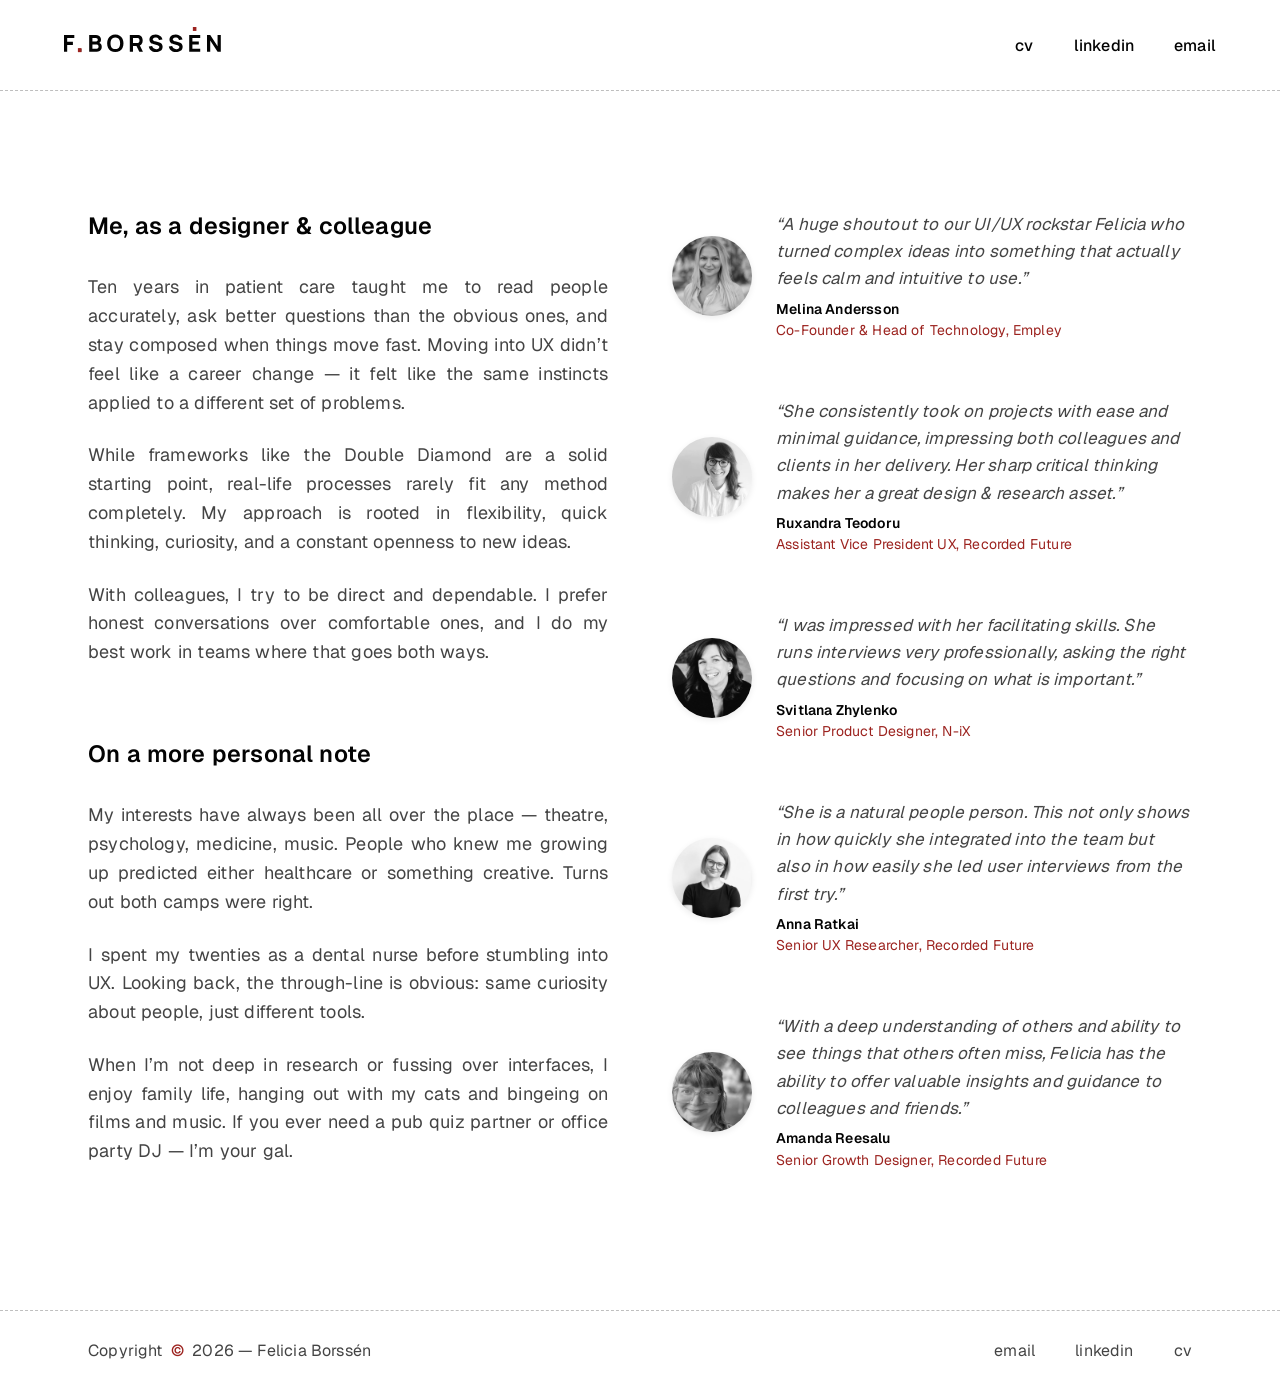
==== commit 0de6436b: "feat(mobile): full responsive overhaul for phone + small tablet Restructure the site for a real mobi" ====
--- a/about.html
+++ b/about.html
@@ -49,18 +49,58 @@
 
         <!-- Responsive menu overlay -->
         <div class="responsive-menu" aria-hidden="true">
-            <button class="responsive-menu__close" aria-label="Close menu">
-                <svg width="24" height="24" viewBox="0 0 24 24" fill="none" stroke="currentColor" stroke-width="2">
-                    <line x1="18" y1="6" x2="6" y2="18"></line>
-                    <line x1="6" y1="6" x2="18" y2="18"></line>
-                </svg>
-            </button>
-            <ul class="responsive-menu__list">
-                <li><a href="index.html" class="responsive-menu__link">Work</a></li>
-                <li><a href="about.html" class="responsive-menu__link">CV</a></li>
-                <li><a href="https://www.linkedin.com/in/felicia-borss%C3%A9n-008252253/" class="responsive-menu__link" target="_blank" rel="noopener">LinkedIn</a></li>
-                <li><a href="mailto:felicia.work.inbox@gmail.com" class="responsive-menu__link">Email</a></li>
-            </ul>
+            <div class="responsive-menu__inner">
+                <div class="responsive-menu__header">
+                    <a href="index.html" class="responsive-menu__branding" aria-label="Felicia Borssén — home">
+                        <img src="assets/images/global/logo.svg" alt="F.Borssén" width="181" height="30">
+                    </a>
+                    <button class="responsive-menu__close" aria-label="Close menu">
+                        <svg width="24" height="24" viewBox="0 0 24 24" fill="none" stroke="currentColor" stroke-width="2">
+                            <line x1="18" y1="6" x2="6" y2="18"></line>
+                            <line x1="6" y1="6" x2="18" y2="18"></line>
+                        </svg>
+                    </button>
+                </div>
+                <hr class="responsive-menu__sep" aria-hidden="true">
+                <nav class="responsive-menu__nav" aria-label="Main">
+                    <ul class="responsive-menu__primary">
+                        <li>
+                            <a href="index.html">
+                                <span class="responsive-menu__primary-label">Work</span>
+                                <span class="responsive-menu__primary-arrow" aria-hidden="true">
+                                    <svg viewBox="0 0 14 14" width="22" height="22" fill="none" xmlns="http://www.w3.org/2000/svg"><path d="M3.5 10.5L10.5 3.5M10.5 3.5H5M10.5 3.5V9" stroke="currentColor" stroke-width="1.8" stroke-linecap="round" stroke-linejoin="round"/></svg>
+                                </span>
+                            </a>
+                        </li>
+                        <li>
+                            <a href="about.html" aria-current="page">
+                                <span class="responsive-menu__primary-label">About</span>
+                                <span class="responsive-menu__primary-arrow" aria-hidden="true">
+                                    <svg viewBox="0 0 14 14" width="22" height="22" fill="none" xmlns="http://www.w3.org/2000/svg"><path d="M3.5 10.5L10.5 3.5M10.5 3.5H5M10.5 3.5V9" stroke="currentColor" stroke-width="1.8" stroke-linecap="round" stroke-linejoin="round"/></svg>
+                                </span>
+                            </a>
+                        </li>
+                    </ul>
+                    <p class="responsive-menu__eyebrow">Get in touch</p>
+                    <ul class="responsive-menu__contact">
+                        <li>
+                            <a href="mailto:felicia.work.inbox@gmail.com" class="animated-link">
+                                <span class="animated-link__text">email</span><span class="animated-link__arrow"><svg viewBox="0 0 14 14" fill="none" xmlns="http://www.w3.org/2000/svg"><path d="M3.5 10.5L10.5 3.5M10.5 3.5H5M10.5 3.5V9" stroke="#9C231F" stroke-width="1.8" stroke-linecap="round" stroke-linejoin="round"/></svg></span>
+                            </a>
+                        </li>
+                        <li>
+                            <a href="https://www.linkedin.com/in/felicia-borss%C3%A9n-008252253/" class="animated-link" target="_blank" rel="noopener">
+                                <span class="animated-link__text">linkedin</span><span class="animated-link__arrow"><svg viewBox="0 0 14 14" fill="none" xmlns="http://www.w3.org/2000/svg"><path d="M3.5 10.5L10.5 3.5M10.5 3.5H5M10.5 3.5V9" stroke="#9C231F" stroke-width="1.8" stroke-linecap="round" stroke-linejoin="round"/></svg></span>
+                            </a>
+                        </li>
+                        <li>
+                            <a href="assets/images/global/cv-felicia-borssen-2026.pdf" class="animated-link" target="_blank" rel="noopener">
+                                <span class="animated-link__text">cv (pdf)</span><span class="animated-link__arrow"><svg viewBox="0 0 14 14" fill="none" xmlns="http://www.w3.org/2000/svg"><path d="M3.5 10.5L10.5 3.5M10.5 3.5H5M10.5 3.5V9" stroke="#9C231F" stroke-width="1.8" stroke-linecap="round" stroke-linejoin="round"/></svg></span>
+                            </a>
+                        </li>
+                    </ul>
+                </nav>
+            </div>
         </div>
 
         <!-- Main content -->
--- a/assets/css/style.css
+++ b/assets/css/style.css
@@ -866,14 +866,26 @@
     margin-bottom: var(--space-sm);
 }
 
+/* About photo — newspaper float inside the first text block. Text wraps
+   around it on the right, sized as a thumbnail. */
 .about-photo {
-    width: 300px;
-    height: 300px;
+    float: right;
+    width: clamp(120px, 32%, 200px);
+    height: auto;
+    aspect-ratio: 3 / 4;
     border-radius: var(--radius-sm);
     object-fit: cover;
-
     filter: grayscale(100%);
     box-shadow: 0 2px 6px rgba(0, 0, 0, 0.08);
+    margin: 4px 0 12px 16px;
+    shape-outside: margin-box;
+}
+
+/* Clear the float at the end of the column so the next block sits cleanly */
+.about-grid__col::after {
+    content: '';
+    display: block;
+    clear: both;
 }
 
 .about-page__right > h3 {
@@ -2540,3 +2552,1281 @@
         scroll-behavior: auto;
     }
 }
+
+
+/* =============================================================================
+   MOBILE OVERHAUL
+   ============================================================================
+   Goal: a phone experience that's a real layout, not a shrunk desktop.
+   Order:
+     A. Mobile menu overlay (redesigned, brand-consistent)
+     B. <= 768px — phone + small tablet
+     C. <= 480px — small phone tightening
+   ============================================================================= */
+
+
+/* ---------- A. Mobile menu overlay ---------------------------------------- */
+
+/* Base: present at <=768px, hidden visually until --visible class. Wins over
+   the bare-bones .responsive-menu rules earlier in the file. */
+.responsive-menu {
+    position: fixed;
+    inset: 0;
+    width: 100%;
+    height: 100dvh;
+    z-index: 200;
+    background-color: var(--color-bg);
+    display: flex;
+    flex-direction: column;
+    opacity: 0;
+    visibility: hidden;
+    pointer-events: none;
+    transition: opacity 280ms ease, visibility 0s linear 280ms;
+}
+
+.responsive-menu--visible {
+    display: flex;          /* override earlier `display: grid` rule */
+    place-items: initial;   /* neutralize earlier `place-items: center` rule */
+    opacity: 1;
+    visibility: visible;
+    pointer-events: auto;
+    transition: opacity 280ms ease;
+}
+
+/* Hide entirely on desktop — the inline menu is shown instead */
+@media (min-width: 769px) {
+    .responsive-menu,
+    .responsive-menu--visible {
+        display: none;
+    }
+}
+
+.responsive-menu__inner {
+    flex: 1;
+    display: flex;
+    flex-direction: column;
+    width: 100%;
+    max-width: 540px;
+    margin: 0 auto;
+    padding: 12px 24px 32px;
+    opacity: 0;
+    transform: translateY(8px);
+    transition: opacity 360ms ease 60ms, transform 360ms ease 60ms;
+}
+
+.responsive-menu--visible .responsive-menu__inner {
+    opacity: 1;
+    transform: translateY(0);
+}
+
+.responsive-menu__header {
+    display: flex;
+    justify-content: space-between;
+    align-items: center;
+    height: var(--header-height);
+}
+
+.responsive-menu__branding {
+    display: inline-flex;
+    align-items: center;
+}
+
+.responsive-menu__branding img {
+    height: 22px;
+    width: auto;
+}
+
+/* Override the absolute-positioned close button rule from earlier in the file */
+.responsive-menu__close {
+    position: static;
+    top: auto;
+    right: auto;
+    width: 44px;
+    height: 44px;
+    display: inline-flex;
+    align-items: center;
+    justify-content: center;
+    margin-right: -10px;
+    color: var(--color-text);
+    transition: color 200ms ease;
+}
+
+.responsive-menu__close:hover,
+.responsive-menu__close:focus-visible {
+    color: var(--color-accent);
+}
+
+.responsive-menu__close svg {
+    width: 24px;
+    height: 24px;
+}
+
+.responsive-menu__sep {
+    border: none;
+    border-top: 1px dashed #000;
+    opacity: 0.25;
+    height: 0;
+    margin: 0;
+    width: 100%;
+}
+
+.responsive-menu__nav {
+    display: flex;
+    flex-direction: column;
+    flex: 1;
+    padding-top: 28px;
+    min-height: 0;
+}
+
+.responsive-menu__primary {
+    list-style: none;
+    margin: 0 0 36px;
+    padding: 0;
+    display: flex;
+    flex-direction: column;
+}
+
+.responsive-menu__primary li {
+    border-top: 1px dashed rgba(0, 0, 0, 0.18);
+}
+
+.responsive-menu__primary li:last-child {
+    border-bottom: 1px dashed rgba(0, 0, 0, 0.18);
+}
+
+.responsive-menu__primary a {
+    display: flex;
+    align-items: center;
+    justify-content: space-between;
+    gap: var(--space-md);
+    padding: 22px 4px;
+    min-height: 44px;
+    font-family: var(--font-heading);
+    font-size: clamp(28px, 8vw, 36px);
+    font-weight: var(--font-weight-bold);
+    letter-spacing: -0.02em;
+    line-height: 1;
+    color: var(--color-text);
+    text-decoration: none;
+    transition: color 220ms ease;
+}
+
+.responsive-menu__primary a:hover,
+.responsive-menu__primary a:focus-visible {
+    color: var(--color-accent);
+}
+
+.responsive-menu__primary-arrow {
+    display: inline-flex;
+    align-items: center;
+    justify-content: center;
+    width: 22px;
+    height: 22px;
+    color: var(--color-accent);
+    flex-shrink: 0;
+    transition: transform 280ms cubic-bezier(0.2, 0.8, 0.2, 1);
+}
+
+.responsive-menu__primary a:hover .responsive-menu__primary-arrow,
+.responsive-menu__primary a:focus-visible .responsive-menu__primary-arrow {
+    transform: translateX(4px);
+}
+
+/* Current-page indicator: small red dot before the label */
+.responsive-menu__primary a[aria-current="page"] {
+    color: var(--color-accent);
+}
+
+.responsive-menu__primary a[aria-current="page"] .responsive-menu__primary-label::before {
+    content: '';
+    display: inline-block;
+    width: 7px;
+    height: 7px;
+    border-radius: 50%;
+    background-color: var(--color-accent);
+    margin-right: 12px;
+    vertical-align: 0.32em;
+}
+
+.responsive-menu__eyebrow {
+    font-family: var(--font-family);
+    font-size: 11px;
+    font-weight: var(--font-weight-extrabold);
+    text-transform: uppercase;
+    letter-spacing: 0.16em;
+    color: var(--color-accent);
+    margin: 0 0 16px;
+}
+
+.responsive-menu__contact {
+    list-style: none;
+    margin: 0;
+    padding: 0;
+    display: flex;
+    flex-direction: column;
+    gap: 4px;
+}
+
+.responsive-menu__contact .animated-link {
+    display: inline-flex;
+    align-items: center;
+    padding: 12px 0;
+    min-height: 44px;
+    width: fit-content;
+}
+
+.responsive-menu__contact .animated-link__text {
+    font-size: 18px;
+    font-weight: var(--font-weight-medium);
+    text-transform: lowercase;
+}
+
+.responsive-menu__contact .animated-link__arrow {
+    display: inline-flex;
+    width: 18px;
+    height: 18px;
+    margin-left: 10px;
+    align-items: center;
+    justify-content: center;
+    position: relative;
+    top: 0;
+}
+
+/* Hide the legacy link style — markup is being updated to use the new structure */
+.responsive-menu__list { display: none; }
+.responsive-menu .responsive-menu__link { display: none; }
+
+/* Lock body scroll while menu is open (set by menu.js) */
+body.menu-open {
+    overflow: hidden;
+    /* Prevent iOS Safari rubber-band scrolling under the overlay */
+    touch-action: none;
+}
+
+
+/* ---------- B. <= 768px — phone + small tablet --------------------------- */
+
+@media (max-width: 768px) {
+
+    /* B.0 — Fluid type tokens just for mobile: widen the bottom of the clamp
+       so headings shrink gracefully instead of getting stuck at the desktop
+       minimum at 320px. These override the project-wide tokens within mobile. */
+    :root {
+        --font-size-base: clamp(15px, 0.4vw + 14px, 18px);
+        --font-size-sm:   clamp(13px, 0.3vw + 12px, 16px);
+        --font-size-xs:   clamp(12px, 0.2vw + 11px, 14px);
+        --font-size-md:   clamp(16px, 0.7vw + 14px, 20px);
+        --font-size-lg:   clamp(17px, 1.4vw + 14px, 24px);
+        --font-size-xl:   clamp(19px, 2vw + 14px, 28px);
+        --font-size-2xl:  clamp(22px, 2.8vw + 15px, 32px);
+        --font-size-3xl:  clamp(28px, 5vw + 16px, 48px);
+    }
+
+    /* B.1 — Container / global spacing */
+    .site-content,
+    .site-footer {
+        padding: 0 20px;
+    }
+
+    /* B.2 — Header: drop the hamburger entirely, surface email/linkedin/cv
+       inline so the user always has one tap to contact. Tighten type so the
+       three labels + logo fit at 360px. */
+    .menu__toggle {
+        display: none !important;
+    }
+
+    .menu__list {
+        display: flex !important;
+        gap: clamp(12px, 4vw, 22px);
+        align-items: center;
+    }
+
+    .menu .animated-link__text {
+        font-size: clamp(12px, 3.2vw, 14px);
+        letter-spacing: 0.04em;
+    }
+
+    .menu .animated-link__arrow {
+        display: none;
+    }
+
+    .animated-link__text::after {
+        bottom: -2px;
+    }
+
+    .site-header__inner {
+        padding: 0 20px;
+    }
+
+    /* Hide the unused mobile overlay entirely on mobile too — the inline
+       links replace it. Earlier rules show it via the hamburger; we kill it. */
+    .responsive-menu {
+        display: none !important;
+    }
+
+    body.menu-open {
+        overflow: auto;
+    }
+
+    /* B.3 — Hero: photo and headline as a pair on phone. Photo always on the
+       RIGHT via explicit order (not relying on source order so a future markup
+       change can't flip it). Image shrinks, title scales for legibility. */
+    .hero {
+        padding: 40px 0 48px;
+    }
+
+    .hero__inner {
+        flex-direction: row;
+        align-items: center;
+        gap: clamp(14px, 4vw, 24px);
+    }
+
+    .hero__text {
+        flex: 1 1 auto;
+        min-width: 0;
+        order: 1;
+    }
+
+    .hero__title {
+        white-space: normal;
+        font-size: clamp(22px, 5.8vw, 32px);
+        line-height: 1.22;
+        letter-spacing: -0.015em;
+        text-wrap: balance;
+    }
+
+    .hero__title-accent {
+        font-family: var(--font-accent);
+        font-weight: var(--font-weight-regular);
+        font-size: 1.45em;
+        line-height: 0.9;
+        margin-left: 0.04em;
+        display: inline-block;
+        transform: translateY(0.06em);
+    }
+
+    .hero__image-wrap {
+        flex: 0 0 auto;
+        order: 2;
+    }
+
+    .hero__image {
+        width: clamp(96px, 26vw, 140px);
+    }
+
+    /* B.4 — Projects section */
+    .projects {
+        padding: 56px 0 64px;
+    }
+
+    .projects__list {
+        gap: var(--space-2xl);
+        grid-template-columns: 1fr;
+    }
+
+    /* B.5 — Project cards: drop hover overlay (no hover on touch), surface
+       all info inline. Image becomes shorter so the text strip can carry
+       larger, more legible type — the title is the recruiter's first scan. */
+    .project-card {
+        box-shadow: 0 1px 4px rgba(0, 0, 0, 0.03);
+    }
+
+    .project-card__image-wrap {
+        aspect-ratio: 2 / 1;
+    }
+
+    .project-card__overlay {
+        display: none;
+    }
+
+    .project-card__text {
+        gap: 8px;
+        padding: 18px 18px 22px;
+    }
+
+    .project-card .project-hero__eyebrow {
+        font-size: clamp(10.5px, 2.6vw, 12px);
+        letter-spacing: 0.07em;
+        white-space: normal;
+    }
+
+    .project-card__title {
+        font-size: clamp(17px, 4.6vw, 22px);
+        margin-top: 4px;
+        line-height: 1.25;
+        text-wrap: balance;
+    }
+
+    .project-card__description {
+        font-size: clamp(14px, 3.6vw, 17px);
+        line-height: 1.5;
+        color: var(--color-text-secondary);
+    }
+
+    /* B.6 — Project hero (case-study top) */
+    .project-hero {
+        padding: 32px 0 var(--space-xl);
+        gap: var(--space-xl);
+        max-width: 100%;
+    }
+
+    .project-hero__header {
+        gap: var(--space-md);
+    }
+
+    .project-hero__eyebrow {
+        font-size: clamp(10.5px, 2.6vw, 12px);
+        letter-spacing: 0.07em;
+        white-space: normal;
+    }
+
+    .project-hero h1 {
+        font-size: clamp(22px, 6.4vw, 36px);
+        line-height: 1.18;
+        letter-spacing: -0.015em;
+        white-space: normal;
+        text-wrap: balance;
+    }
+
+    .project-hero__image,
+    .project-hero__image--full {
+        aspect-ratio: 4 / 3;
+    }
+
+    /* B.7 — Case-study tabs: hidden on mobile. The accordion-mode JS converts
+       the tabs structure into a stack of accordion items (sticky headers,
+       chevron toggle). See the ACCORDION sections later in this file. */
+    .project-tabs {
+        margin: var(--space-md) 0 var(--space-2xl);
+    }
+
+    .project-tabs .tabs__buttons {
+        display: none;
+    }
+
+    /* B.8 — Tab panels: single-column reading */
+    .project-tabs .tabs__panel {
+        gap: 32px;
+        padding-top: var(--space-xl);
+        padding-bottom: var(--space-2xl);
+    }
+
+    /* Hook can use full width (was capped at 50% for two-col layouts) */
+    .tabs__panel > .tab-intro,
+    .process-block > .tab-intro {
+        max-width: 100%;
+        margin-bottom: 0;
+    }
+
+    /* Typography hierarchy on phone:
+         hook (big opening line)  >>  sub (lead paragraph)  >  tab-label (h3)
+       The hook is the section's headline, so it's clearly the biggest.
+       Sub is semibold, tab-label is bold-but-smaller-than-hook. Weight
+       difference between sub and tab-label gives clear separation at small
+       sizes where their pixel sizes are close. */
+    .tab-intro__hook {
+        font-size: clamp(24px, 6.4vw, 32px);
+        line-height: 1.18;
+        font-weight: var(--font-weight-bold);
+        margin-bottom: clamp(16px, 4vw, 28px);
+        text-wrap: balance;
+    }
+
+    .tab-intro__sub {
+        font-size: clamp(15px, 4vw, 18px);
+        line-height: 1.5;
+        font-weight: var(--font-weight-semibold);
+    }
+
+    .tab-label {
+        font-size: clamp(14px, 3.6vw, 17px);
+        line-height: 1.25;
+        font-weight: var(--font-weight-bold);
+        margin-top: clamp(20px, 5vw, 28px);
+        margin-bottom: clamp(6px, 1.8vw, 12px);
+    }
+
+    .tab-label--sub {
+        font-size: clamp(10px, 2.4vw, 11px);
+        font-weight: var(--font-weight-extrabold);
+        margin-top: clamp(16px, 4vw, 22px);
+    }
+
+    /* B.9 — tab-cols, brief-cols: stack, drop sticky */
+    .tab-cols,
+    .brief-cols {
+        grid-template-columns: 1fr;
+        gap: 32px;
+    }
+
+    .tab-cols__aside,
+    .brief-col:last-child,
+    .brief-cols--sticky-left .brief-col:first-child {
+        position: static !important;
+        top: auto !important;
+        max-width: 100%;
+        padding-top: 0;
+    }
+
+    /* B.10 — Process blocks: stack all variants, no sticky text columns */
+    .process-block {
+        padding: var(--space-2xl) 0;
+        gap: var(--space-lg);
+    }
+
+    .process-block__row,
+    .process-block__row--reversed,
+    .process-block__row--centered {
+        grid-template-columns: 1fr;
+        gap: 24px;
+        align-items: start;
+    }
+
+    .process-block__text,
+    .process-block__media,
+    .process-block__media--sticky {
+        position: static !important;
+        top: auto !important;
+        max-width: 100%;
+        padding-top: 0 !important;
+    }
+
+    /* Process section that uses CSS columns:2 — collapse to 1 col */
+    .process-section > div:not(:has(img)):not(:has(.process-image-grid)):not(:has(.process-placeholder)):not(:has(.logo-comparison-grid)) {
+        columns: 1;
+        column-gap: 0;
+    }
+
+    .process-section .process-image-grid,
+    .process-section .process-placeholder--full,
+    .process-section .process-image-wrap,
+    .logo-comparison-grid {
+        max-width: 100%;
+    }
+
+    .process-image-grid {
+        gap: var(--space-sm);
+    }
+
+    /* B.11 — Logo pair: stack item -> column, un-rotate caption, drop divider */
+    .logo-pair {
+        gap: var(--space-xl);
+    }
+
+    .logo-pair__item {
+        flex-direction: column;
+        align-items: flex-start;
+        gap: var(--space-sm);
+    }
+
+    .logo-pair__item .process-caption {
+        writing-mode: horizontal-tb;
+        transform: none;
+        text-align: left;
+        white-space: normal;
+    }
+
+    .logo-pair__item .process-image-wrap--logo img {
+        max-width: 70%;
+    }
+
+    .logo-pair__item:not(:first-child)::before {
+        display: none;
+    }
+
+    /* B.12 — Stack image sequence: tighter gap */
+    .process-stack {
+        gap: var(--space-lg) !important;
+    }
+
+    /* B.13 — Other-cases grid (Projects tab): stack on phone */
+    .other-cases-grid {
+        grid-template-columns: 1fr;
+        gap: var(--space-xl);
+    }
+
+    /* B.14 — Quotes */
+    .project-quote {
+        padding-left: 14px;
+    }
+
+    /* B.15 — Logo comparison */
+    .logo-comparison-grid__item img {
+        max-height: 56px;
+        max-width: 100%;
+    }
+
+    /* B.16 — Captions: keep but smaller */
+    .process-caption {
+        font-size: 13px;
+        line-height: 1.45;
+    }
+
+    /* B.17 — Process image — slight nudge to fill full width with crisp edges */
+    .process-image-wrap {
+        border-radius: var(--radius-sm);
+    }
+
+    /* B.18 — CV sheet: stack sidebar above main */
+    .cv-sheet {
+        flex-direction: column;
+    }
+
+    .cv-sidebar {
+        width: 100%;
+        padding: 22px 20px 24px;
+        gap: var(--space-lg);
+    }
+
+    .cv-main {
+        padding: 22px 20px 28px;
+        border-left: none;
+        border-top: 1px dashed var(--color-border-light);
+    }
+
+    .cv-section-heading {
+        padding-left: 20px;
+        padding-right: 20px;
+        margin-left: -20px;
+        margin-right: -20px;
+    }
+
+    .cv-entry-header {
+        flex-wrap: wrap;
+        row-gap: 2px;
+    }
+
+    /* B.19 — About page */
+    .about-page {
+        padding: 48px 0 64px;
+    }
+
+    .about-page__grid {
+        grid-template-columns: 1fr;
+        gap: var(--space-2xl);
+    }
+
+    .about-page__right {
+        position: static;
+    }
+
+    .about-photo {
+        width: 100%;
+        max-width: 320px;
+        height: auto;
+        aspect-ratio: 1 / 1;
+    }
+
+    /* B.20 — Testimonials handled in the global redesign block below. */
+
+    /* B.21 — Footer: stacked + centered on phone. Copyright on top, the same
+       three links below — always visible (no scroll-up trick). */
+    .site-footer__inner {
+        flex-direction: column;
+        gap: var(--space-md);
+        height: auto;
+        padding: var(--space-lg) 0;
+        text-align: center;
+        align-items: center;
+        justify-content: center;
+    }
+
+    .site-footer__inner > p {
+        font-size: clamp(11px, 2.8vw, 13px);
+    }
+
+    .site-footer .menu__list {
+        display: flex !important;
+        opacity: 1 !important;
+        pointer-events: auto !important;
+        gap: clamp(18px, 5vw, 28px);
+        flex-wrap: nowrap;
+        justify-content: center;
+    }
+
+    .site-footer .animated-link__text {
+        font-size: clamp(12px, 3.4vw, 14px);
+    }
+
+    .site-footer .animated-link__arrow {
+        display: none;
+    }
+
+    body.header-hidden .site-footer .menu__list {
+        opacity: 1 !important;
+    }
+
+    /* B.22 — Lightbox: tighter padding on phone */
+    .lightbox__scene {
+        padding: 64px 12px 16px;
+    }
+
+    .lightbox__close {
+        top: 12px;
+        right: 12px;
+    }
+
+    /* B.23 — Animated link: pad for touch target without breaking inline flow */
+    .animated-link {
+        padding: 4px 0;
+    }
+
+    /* B.24 — Before/after stacked comparison */
+    .nav-before-after {
+        gap: 40px;
+    }
+
+    /* B.25 — homepage about-text: tighter column gap on phone now that the
+       photo is floated inside the first column (no big middle whitespace) */
+    .about-text {
+        gap: var(--space-md);
+    }
+
+    /* Photo: keep newspaper float, just shrink a touch on phone */
+    .about-text .about-photo {
+        width: clamp(110px, 36%, 160px);
+        margin: 4px 0 10px 14px;
+    }
+
+    /* B.26 — Section dashed separator — keep but tighten projects' inner padding */
+    .projects::after {
+        bottom: 0;
+    }
+
+    /* B.27 — Project-card overlay description hidden on landing (was already
+       hidden) — promote tags into the text strip instead, via JS-less CSS */
+    /* (No styles needed — html structure already has both card text and
+        overlay tags; we just hide overlay above and rely on text strip.) */
+
+    /* B.28 — Page-specific overrides for case studies (mobile resets) */
+    .page-empley .tabs__panel[data-tab-id="process"] .process-block:nth-child(4) .process-image-wrap img {
+        min-height: 0;
+        object-fit: cover;
+        object-position: top;
+    }
+
+    .page-empley .tabs__panel[data-tab-id="post-mortem"] .brief-col:last-child .process-stack__item {
+        margin-top: 0;
+    }
+
+    .page-empley .tabs__panel[data-tab-id="post-mortem"] .brief-col:last-child .process-stack__item img {
+        max-height: none;
+    }
+
+    /* EllyCare: drop extra padding from intro/process tweaks */
+    .page-ellycare .tabs__panel[data-tab-id="process"] .process-block:nth-child(4) {
+        padding-top: var(--space-2xl);
+    }
+
+    .page-ellycare .tabs__panel[data-tab-id="process"] .process-block:nth-child(4) .logo-pair__item:last-child .process-image-wrap--logo {
+        margin-left: 0;
+    }
+
+    .page-ellycare .tabs__panel[data-tab-id="process"] .process-block:nth-child(4) .logo-pair__item:last-child .process-image-wrap--logo img {
+        max-width: 70%;
+    }
+
+    /* Recorded Future: post-mortem brief-cols margin reset */
+    .page-recorded-future .tabs__panel[data-tab-id="post-mortem"] .brief-cols {
+        margin-top: var(--space-lg);
+    }
+}
+
+
+/* ---------- C. <= 480px — small phone tightening ------------------------- */
+
+@media (max-width: 480px) {
+
+    .site-content,
+    .site-footer {
+        padding: 0 16px;
+    }
+
+    .site-header__inner {
+        padding: 0 16px;
+    }
+
+    /* Hero */
+    .hero {
+        padding: 40px 0 48px;
+    }
+
+    .hero__title {
+        font-size: clamp(26px, 9.4vw, 34px);
+    }
+
+    .hero__title-accent {
+        font-size: 1.5em;
+    }
+
+    .hero__image {
+        width: clamp(96px, 36vw, 140px);
+    }
+
+    /* Project hero */
+    .project-hero h1 {
+        font-size: clamp(22px, 8vw, 30px);
+    }
+
+    /* Tabs */
+    .project-tabs .tabs__buttons {
+        gap: 18px;
+        padding-left: 16px;
+        padding-right: 16px;
+        margin-left: -16px;
+        margin-right: -16px;
+    }
+
+    .tabs__button {
+        font-size: 15px;
+    }
+
+    /* Tab content — clamp() handles this scale fluidly now; keep only the
+       margin tightening here. Font sizes inherit from <=768 block above. */
+    .tab-intro__hook {
+        margin-bottom: 16px;
+    }
+
+    .tab-label {
+        margin-top: 22px;
+    }
+
+    /* Body paragraphs only — keep hook + sub on their own larger scale */
+    .project-tabs .tabs__panel p:not(.tab-intro__hook):not(.tab-intro__sub),
+    .project-tabs .tabs__panel li {
+        font-size: 15px;
+    }
+
+    /* Process blocks: tighter padding */
+    .process-block {
+        padding: var(--space-xl) 0;
+    }
+
+    /* Process image grid -> 1 col (existing rule, kept) */
+    .process-image-grid {
+        grid-template-columns: 1fr;
+    }
+
+    /* Project cards: tighter */
+    .project-card__text {
+        padding: 14px 14px 18px;
+    }
+
+    .project-card__title {
+        font-size: 16px;
+    }
+
+    /* Mobile menu inner: tighter */
+    .responsive-menu__inner {
+        padding: 8px 18px 28px;
+    }
+
+    .responsive-menu__primary a {
+        font-size: 28px;
+        padding: 20px 4px;
+    }
+
+    /* CV sheet: tighter sidebar */
+    .cv-sidebar {
+        padding: 20px 16px 22px;
+    }
+
+    .cv-main {
+        padding: 20px 16px 24px;
+    }
+
+    .cv-section-heading {
+        padding-left: 16px;
+        padding-right: 16px;
+        margin-left: -16px;
+        margin-right: -16px;
+    }
+
+    /* Lightbox: even tighter */
+    .lightbox__scene {
+        padding: 56px 8px 12px;
+    }
+
+    /* Logo comparison stacks taller */
+    .logo-comparison-grid__item img {
+        max-height: 48px;
+    }
+}
+
+
+/* =============================================================================
+   D. TESTIMONIALS — global redesign (applies at all sizes)
+   ----------------------------------------------------------
+   Avatar on the LEFT, vertically centered with the quote+meta. No red sep
+   line. Wider vertical rhythm between cards. Markup expected:
+
+       .testimonial > img.testimonial__avatar
+                    > div.testimonial__body
+                       > p.testimonial__quote
+                       > div.testimonial__meta > span.testimonial__author
+                                               + span.testimonial__role
+
+   index.html still uses the old (.testimonial__footer-wrapped) markup —
+   `display: contents` flattens that wrapper so the same rules apply.
+   ============================================================================= */
+
+.testimonials-list {
+    display: flex;
+    flex-direction: column;
+    gap: clamp(36px, 4.6vw, 56px);
+}
+
+.testimonial {
+    display: flex;
+    flex-direction: row;
+    align-items: center;
+    gap: var(--space-lg);
+}
+
+.testimonial__footer {
+    display: contents;  /* unwrap legacy index.html structure */
+}
+
+.testimonial__avatar {
+    width: clamp(56px, 8vw, 80px);
+    height: clamp(56px, 8vw, 80px);
+    border-radius: 50%;
+    background-color: var(--color-muted);
+    flex-shrink: 0;
+    object-fit: cover;
+    filter: grayscale(100%);
+    box-shadow: 0 2px 6px rgba(0, 0, 0, 0.08);
+    transform: none;
+}
+
+.testimonial__body {
+    display: flex;
+    flex-direction: column;
+    gap: 6px;
+    min-width: 0;
+    flex: 1 1 auto;
+}
+
+.testimonial__quote {
+    color: var(--color-text-secondary);
+    line-height: var(--line-height-body);
+    font-style: italic;
+    font-size: clamp(14px, 1.6vw, 17px);
+}
+
+.testimonial__meta {
+    display: flex;
+    flex-direction: column;
+    gap: 0;
+}
+
+.testimonial__author {
+    font-weight: var(--font-weight-semibold);
+    font-size: var(--font-size-xs);
+    color: var(--color-text);
+    display: inline;          /* drop the old flex for the sep line */
+}
+
+.testimonial__role {
+    font-size: var(--font-size-xs);
+    color: var(--color-accent);
+}
+
+.testimonial__sep {
+    display: none;            /* remove the red horizontal divider */
+}
+
+
+/* =============================================================================
+   E. ACCORDION COMPONENT (used by the homepage about section AND by the
+      case-study tab→accordion conversion on mobile)
+   ----------------------------------------------------------
+   Two contexts:
+     1. Homepage about — markup is written into index.html directly. On
+        desktop the accordion renders as a flow block (the trigger looks
+        like a heading, content always visible). On mobile the trigger
+        becomes a sticky toggle.
+     2. Case studies — tabs.js dynamically inserts triggers before each
+        .tabs__panel on mobile and wires the toggle.
+   ============================================================================= */
+
+.accordion-section {
+    width: 100%;
+}
+
+.accordion-section__heading {
+    margin: 0;
+}
+
+.accordion-section__trigger {
+    width: 100%;
+    border: none;
+    background: var(--color-bg);
+    padding: 0;
+    display: flex;
+    align-items: center;
+    justify-content: space-between;
+    gap: var(--space-md);
+    text-align: left;
+    color: var(--color-text);
+    cursor: pointer;
+    font: inherit;
+    position: relative;
+    z-index: 1;
+}
+
+.accordion-section__title {
+    font-family: var(--font-heading);
+    font-size: clamp(17px, 1.2vw + 13px, 22px);
+    font-weight: var(--font-weight-semibold);
+    line-height: 1.25;
+    letter-spacing: -0.005em;
+    color: var(--color-text);
+}
+
+.accordion-section__chevron {
+    display: inline-flex;
+    width: 22px;
+    height: 22px;
+    align-items: center;
+    justify-content: center;
+    color: var(--color-text);                 /* default BLACK */
+    flex-shrink: 0;
+    transition: transform 300ms cubic-bezier(0.2, 0.8, 0.2, 1),
+                color 200ms ease;
+}
+
+/* Red once the accordion is open */
+.accordion-section__trigger[aria-expanded="true"] .accordion-section__chevron {
+    transform: rotate(180deg);
+    color: var(--color-accent);
+}
+
+/* Desktop default: no chevron, no toggle, content always shown */
+@media (min-width: 769px) {
+    .accordion-section__chevron {
+        display: none;
+    }
+
+    .accordion-section__trigger {
+        cursor: default;
+        pointer-events: none;
+        padding: 0;
+    }
+
+    .accordion-section__content {
+        max-height: none !important;
+        overflow: visible !important;
+    }
+}
+
+/* Mobile: sticky header, click-to-collapse content */
+@media (max-width: 768px) {
+    .accordion-section {
+        position: relative;
+    }
+
+    /* Default position: relative (in flow). Sticky engages only when:
+       - the section is open AND
+       - the user is scrolling down (body lacks .scroll-up)
+       This is wired in the SCROLL-DIRECTION block further down. */
+    .accordion-section__trigger {
+        padding: 18px 0;
+        background: var(--color-bg);            /* opaque so content can't bleed through */
+        z-index: 12;
+    }
+
+    .accordion-section__title {
+        font-size: clamp(18px, 4.6vw, 22px);
+        font-weight: var(--font-weight-semibold);
+        letter-spacing: -0.005em;
+    }
+
+    /* Full-viewport-width dashed separators between accordion items.
+       Pseudo-element bleeds out to viewport edges via negative inset; body's
+       overflow-x: clip hides any horizontal overflow on the document. */
+    .accordion-section + .accordion-section .accordion-section__trigger::before {
+        content: '';
+        position: absolute;
+        top: -1px;
+        left: -100vw;
+        right: -100vw;
+        height: 1px;
+        background-image: linear-gradient(to right, rgba(0,0,0,0.25) 50%, transparent 50%);
+        background-size: 8px 1px;
+        background-repeat: repeat-x;
+        pointer-events: none;
+    }
+
+    .accordion-section__content {
+        overflow: hidden;
+        max-height: 5000px;
+        transition: max-height 420ms cubic-bezier(0.2, 0.8, 0.2, 1);
+    }
+
+    /* :has() — modern (Chromium 105+, Safari 15.4+, Firefox 121+) */
+    .accordion-section:has(.accordion-section__trigger[aria-expanded="false"]) .accordion-section__content {
+        max-height: 0;
+    }
+
+    .accordion-section__content-inner {
+        padding: 4px 0 24px;
+    }
+}
+
+
+/* =============================================================================
+   F. CASE-STUDY TAB → ACCORDION (mobile)
+   ----------------------------------------------------------
+   tabs.js inserts a `.tab-accordion__trigger` before each `.tabs__panel`
+   when matchMedia '(max-width: 768px)' matches. The CSS below reveals all
+   panels, makes the trigger sticky, and animates open/close.
+   ============================================================================= */
+
+/* Trigger is hidden until tabs.js inserts it and adds the class */
+.tab-accordion__trigger {
+    display: none;
+}
+
+@media (max-width: 768px) {
+
+    /* Override the desktop tabs absolute-positioning so panels flow naturally */
+    .project-tabs .tabs__content {
+        overflow: visible !important;
+        height: auto !important;
+    }
+
+    .project-tabs .tabs__panel {
+        position: static !important;
+        opacity: 1 !important;
+        visibility: visible !important;
+        pointer-events: auto !important;
+        transform: none !important;
+    }
+
+    /* Accordion trigger styling — same look as homepage accordion */
+    .tab-accordion__trigger {
+        display: flex;
+        width: 100%;
+        background: var(--color-bg);            /* opaque so panel content can't bleed through */
+        border: none;
+        padding: 18px 0;
+        align-items: center;
+        justify-content: space-between;
+        gap: var(--space-md);
+        cursor: pointer;
+        text-align: left;
+        color: var(--color-text);
+        font-family: var(--font-heading);
+        position: relative;
+        z-index: 11;
+        transition: color 200ms ease;
+    }
+
+    /* Full-viewport dashed separator between triggers */
+    .tab-accordion__trigger + .tab-accordion__trigger,
+    .tab-accordion__panel + .tab-accordion__trigger {
+        position: relative;
+    }
+
+    .tab-accordion__panel + .tab-accordion__trigger::before {
+        content: '';
+        position: absolute;
+        top: -1px;
+        left: -100vw;
+        right: -100vw;
+        height: 1px;
+        background-image: linear-gradient(to right, rgba(0,0,0,0.25) 50%, transparent 50%);
+        background-size: 8px 1px;
+        background-repeat: repeat-x;
+        pointer-events: none;
+    }
+
+    .tab-accordion__trigger:focus-visible {
+        outline: 2px solid var(--color-accent);
+        outline-offset: 2px;
+    }
+
+    .tab-accordion__title {
+        font-family: var(--font-heading);
+        font-size: clamp(18px, 4.6vw, 22px);
+        font-weight: var(--font-weight-semibold);
+        letter-spacing: -0.005em;
+        color: var(--color-text);
+    }
+
+    .tab-accordion__chevron {
+        display: inline-flex;
+        width: 22px;
+        height: 22px;
+        color: var(--color-text);               /* default BLACK */
+        align-items: center;
+        justify-content: center;
+        flex-shrink: 0;
+        transition: transform 300ms cubic-bezier(0.2, 0.8, 0.2, 1),
+                    color 200ms ease;
+    }
+
+    /* Red once the section is open. tabs.js mirrors aria-expanded onto a
+       class because the descendant-attribute selector wasn't matching in
+       all browsers when paired with the inherited color from .__trigger. */
+    .tab-accordion__trigger.is-open .tab-accordion__chevron,
+    .tab-accordion__trigger[aria-expanded="true"] .tab-accordion__chevron {
+        transform: rotate(180deg);
+        color: #9C231F;
+    }
+
+    /* Panel state */
+    .project-tabs .tabs__panel.tab-accordion__panel {
+        overflow: hidden;
+        max-height: 0;
+        padding-top: 0 !important;
+        padding-bottom: 0 !important;
+        transition: max-height 420ms cubic-bezier(0.2, 0.8, 0.2, 1),
+                    padding 420ms cubic-bezier(0.2, 0.8, 0.2, 1);
+    }
+
+    .project-tabs .tabs__panel.tab-accordion__panel--open {
+        max-height: 9999px;
+        padding-top: var(--space-lg) !important;
+        padding-bottom: var(--space-xl) !important;
+    }
+}
+
+
+/* =============================================================================
+   G. SCROLL-DIRECTION-AWARE STICKY HEADERS (mobile)
+   ----------------------------------------------------------
+   Scrolling DOWN: open accordion triggers stick at the top of the viewport
+                   (under the main header when it's visible).
+   Scrolling UP:   they release into normal flow so all open sections slide
+                   back down with the content the user is re-reading.
+   Closed accordions never stick — there's nothing to read.
+   `header.js` toggles body.scroll-up.
+   ============================================================================= */
+
+@media (max-width: 768px) {
+
+    /* Default: only OPEN accordion triggers can stick, and only when scrolling
+       down. Closed ones flow normally. */
+    .accordion-section:has(.accordion-section__trigger[aria-expanded="true"]) .accordion-section__trigger,
+    .tab-accordion__trigger[aria-expanded="true"] {
+        position: sticky;
+        top: 0;
+    }
+
+    body:not(.header-hidden) .accordion-section:has(.accordion-section__trigger[aria-expanded="true"]) .accordion-section__trigger,
+    body:not(.header-hidden) .tab-accordion__trigger[aria-expanded="true"] {
+        top: var(--header-height);
+    }
+
+    /* Scrolling up: release sticky on all open accordion triggers. They flow
+       with content as the user moves backward. */
+    body.scroll-up .accordion-section .accordion-section__trigger,
+    body.scroll-up .tab-accordion__trigger {
+        position: relative;
+        top: auto;
+    }
+}
+
+
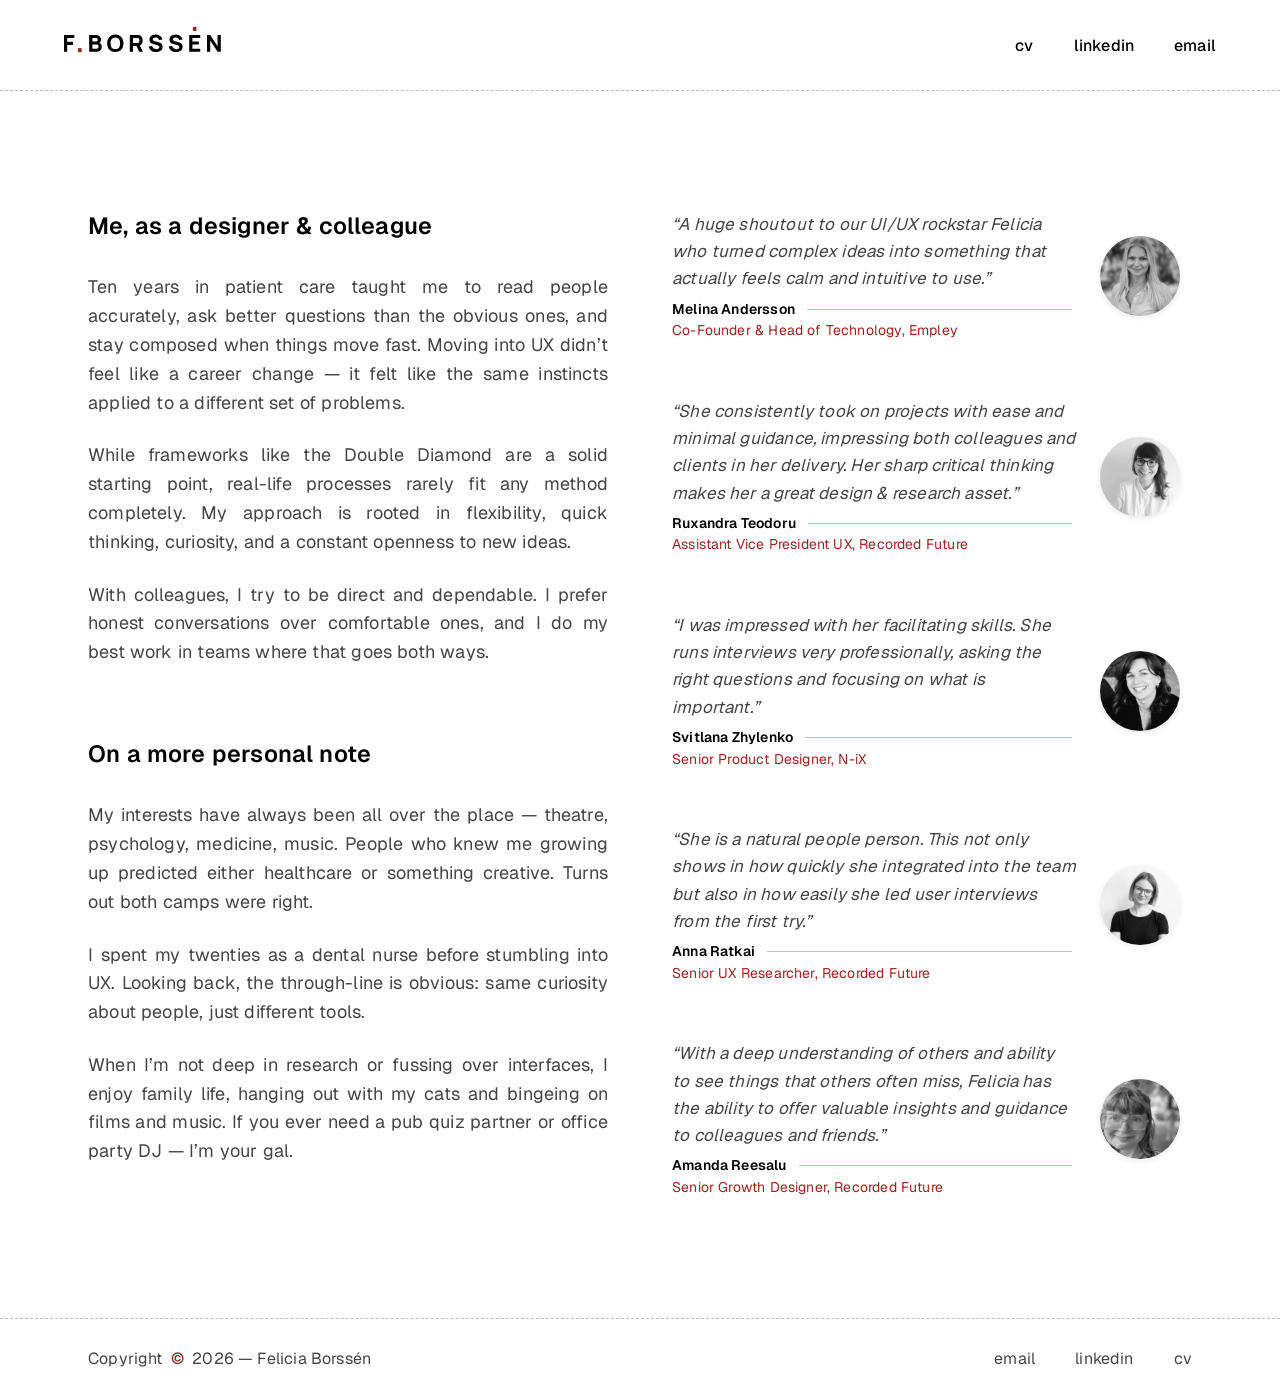
==== commit 542d9b7e: "feat(mobile): polish pass — accordion gap fix, hero scale-up, sticky triggers - Fix large gap betwee" ====
--- a/about.html
+++ b/about.html
@@ -18,13 +18,6 @@
                     <img src="assets/images/global/logo.svg" alt="F.Borssén" width="181" height="30">
                 </a>
                 <nav class="menu">
-                    <button class="menu__toggle" aria-label="Open menu" aria-expanded="false">
-                        <svg width="24" height="24" viewBox="0 0 24 24" fill="none" stroke="currentColor" stroke-width="2">
-                            <line x1="3" y1="6" x2="21" y2="6"></line>
-                            <line x1="3" y1="12" x2="21" y2="12"></line>
-                            <line x1="3" y1="18" x2="21" y2="18"></line>
-                        </svg>
-                    </button>
                     <ul class="menu__list">
                         <li class="menu__item">
                             <a href="assets/images/global/cv-felicia-borssen-2026.pdf" class="animated-link" target="_blank" rel="noopener">
@@ -47,61 +40,6 @@
             <hr class="separator site-header__separator" aria-hidden="true">
         </header>
 
-        <!-- Responsive menu overlay -->
-        <div class="responsive-menu" aria-hidden="true">
-            <div class="responsive-menu__inner">
-                <div class="responsive-menu__header">
-                    <a href="index.html" class="responsive-menu__branding" aria-label="Felicia Borssén — home">
-                        <img src="assets/images/global/logo.svg" alt="F.Borssén" width="181" height="30">
-                    </a>
-                    <button class="responsive-menu__close" aria-label="Close menu">
-                        <svg width="24" height="24" viewBox="0 0 24 24" fill="none" stroke="currentColor" stroke-width="2">
-                            <line x1="18" y1="6" x2="6" y2="18"></line>
-                            <line x1="6" y1="6" x2="18" y2="18"></line>
-                        </svg>
-                    </button>
-                </div>
-                <hr class="responsive-menu__sep" aria-hidden="true">
-                <nav class="responsive-menu__nav" aria-label="Main">
-                    <ul class="responsive-menu__primary">
-                        <li>
-                            <a href="index.html">
-                                <span class="responsive-menu__primary-label">Work</span>
-                                <span class="responsive-menu__primary-arrow" aria-hidden="true">
-                                    <svg viewBox="0 0 14 14" width="22" height="22" fill="none" xmlns="http://www.w3.org/2000/svg"><path d="M3.5 10.5L10.5 3.5M10.5 3.5H5M10.5 3.5V9" stroke="currentColor" stroke-width="1.8" stroke-linecap="round" stroke-linejoin="round"/></svg>
-                                </span>
-                            </a>
-                        </li>
-                        <li>
-                            <a href="about.html" aria-current="page">
-                                <span class="responsive-menu__primary-label">About</span>
-                                <span class="responsive-menu__primary-arrow" aria-hidden="true">
-                                    <svg viewBox="0 0 14 14" width="22" height="22" fill="none" xmlns="http://www.w3.org/2000/svg"><path d="M3.5 10.5L10.5 3.5M10.5 3.5H5M10.5 3.5V9" stroke="currentColor" stroke-width="1.8" stroke-linecap="round" stroke-linejoin="round"/></svg>
-                                </span>
-                            </a>
-                        </li>
-                    </ul>
-                    <p class="responsive-menu__eyebrow">Get in touch</p>
-                    <ul class="responsive-menu__contact">
-                        <li>
-                            <a href="mailto:felicia.work.inbox@gmail.com" class="animated-link">
-                                <span class="animated-link__text">email</span><span class="animated-link__arrow"><svg viewBox="0 0 14 14" fill="none" xmlns="http://www.w3.org/2000/svg"><path d="M3.5 10.5L10.5 3.5M10.5 3.5H5M10.5 3.5V9" stroke="#9C231F" stroke-width="1.8" stroke-linecap="round" stroke-linejoin="round"/></svg></span>
-                            </a>
-                        </li>
-                        <li>
-                            <a href="https://www.linkedin.com/in/felicia-borss%C3%A9n-008252253/" class="animated-link" target="_blank" rel="noopener">
-                                <span class="animated-link__text">linkedin</span><span class="animated-link__arrow"><svg viewBox="0 0 14 14" fill="none" xmlns="http://www.w3.org/2000/svg"><path d="M3.5 10.5L10.5 3.5M10.5 3.5H5M10.5 3.5V9" stroke="#9C231F" stroke-width="1.8" stroke-linecap="round" stroke-linejoin="round"/></svg></span>
-                            </a>
-                        </li>
-                        <li>
-                            <a href="assets/images/global/cv-felicia-borssen-2026.pdf" class="animated-link" target="_blank" rel="noopener">
-                                <span class="animated-link__text">cv (pdf)</span><span class="animated-link__arrow"><svg viewBox="0 0 14 14" fill="none" xmlns="http://www.w3.org/2000/svg"><path d="M3.5 10.5L10.5 3.5M10.5 3.5H5M10.5 3.5V9" stroke="#9C231F" stroke-width="1.8" stroke-linecap="round" stroke-linejoin="round"/></svg></span>
-                            </a>
-                        </li>
-                    </ul>
-                </nav>
-            </div>
-        </div>
 
         <!-- Main content -->
         <main class="site-content">
@@ -220,7 +158,6 @@
         </footer>
     </div>
 
-    <script src="assets/js/menu.js" defer></script>
     <script src="assets/js/header.js" defer></script>
 </body>
 </html>
--- a/assets/css/style.css
+++ b/assets/css/style.css
@@ -302,10 +302,6 @@
     gap: 40px;
 }
 
-
-.menu__toggle {
-    display: none;
-}
 
 
 /* ========== DASHED SEPARATOR (custom gradient — longer dashes, wider gaps) ========== */
@@ -335,8 +331,9 @@
 
 .hero__inner {
     display: flex;
+    flex-direction: row-reverse;   /* image on the LEFT, text on the right */
     align-items: center;
-    gap: 80px;
+    gap: 104px;
 }
 
 .hero__image-wrap {
@@ -344,13 +341,11 @@
 }
 
 .hero__image {
-    width: clamp(130px, 15vw, 210px);
+    /* The PNG is a transparent-background composition (~528×485). No forced
+       aspect-ratio/crop, no stroke or shadow — it shows at its natural ratio so
+       the full composition fills the frame. */
+    width: clamp(260px, 33vw, 450px);
     height: auto;
-    aspect-ratio: 3 / 4;
-    object-fit: cover;
-    border-radius: var(--radius-sm);
-    border: 0.344px solid var(--color-black-40);
-    box-shadow: 0 0 2.751px 0 rgba(0, 0, 0, 0.1);
 }
 
 .hero__text {
@@ -363,7 +358,8 @@
 
 .hero__title {
     white-space: nowrap;
-    font-size: clamp(22px, 4.8vw, 64px);
+    font-size: clamp(26px, 5.2vw, 80px);
+    line-height: 1.12;   /* tight rows — one sentence per line, no extra spacing */
 }
 
 /* Sacramento accent — NOT italic, scales relative to parent h1 */
@@ -870,15 +866,23 @@
    around it on the right, sized as a thumbnail. */
 .about-photo {
     float: right;
-    width: clamp(120px, 32%, 200px);
+    width: clamp(120px, 34%, 240px);
     height: auto;
     aspect-ratio: 3 / 4;
     border-radius: var(--radius-sm);
     object-fit: cover;
     filter: grayscale(100%);
     box-shadow: 0 2px 6px rgba(0, 0, 0, 0.08);
-    margin: 4px 0 12px 16px;
+    margin: 4px 0 12px 20px;
     shape-outside: margin-box;
+}
+
+/* The float needs a block formatting context. The column defaults to
+   display:flex, which silently ignores the float and strands the photo on
+   its own row (the desktop regression). Switching the photo's column to
+   block makes the newspaper wrap work at every width. */
+.about-text .about-grid__col:has(.about-photo) {
+    display: block;
 }
 
 /* Clear the float at the end of the column so the next block sits cleanly */
@@ -897,6 +901,54 @@
 .about-page__right {
     position: sticky;
     top: calc(var(--header-height) + var(--space-2xl));
+}
+
+/* ---- Desktop about: airy headings + a true magazine photo wrap ----------
+   The homepage about renders its headings via the accordion trigger (a
+   disabled "heading" on desktop). Give both headings real breathing room,
+   and collapse the two text columns into a single flow so the floated photo
+   wraps the opening paragraph AND the copy keeps flowing beneath it — no more
+   dead gap where the short first column used to clear the float. */
+@media (min-width: 769px) {
+    .about-page .accordion-section__heading {
+        margin-bottom: var(--space-lg);
+    }
+
+    /* Magazine flow is scoped to the homepage about (the block that has the
+       photo) via :has(). about.html has no photo and keeps its two-column
+       stacked layout untouched. */
+    .about-text:has(.about-photo) {
+        display: block;
+    }
+
+    .about-text:has(.about-photo) .about-grid__col {
+        display: contents;
+    }
+
+    /* Flex gap is gone with display:contents — restore paragraph rhythm. */
+    .about-text:has(.about-photo) .about-grid__col p {
+        margin: 0 0 var(--space-lg);
+    }
+
+    .about-text:has(.about-photo) .about-grid__col p:last-child {
+        margin-bottom: 0;
+    }
+
+    /* Safety net: contain the float even if the copy were ever shorter. */
+    .about-text:has(.about-photo)::after {
+        content: '';
+        display: block;
+        clear: both;
+    }
+
+    /* Photo on the LEFT, top aligned to the copy. The 10px top margin drops the
+       photo's top edge to the cap height of the first line (the line box sits a
+       few px above the visible glyphs) so the photo and text line up at the top.
+       The right gutter gives the wrapped text breathing room. */
+    .about-text:has(.about-photo) .about-photo {
+        float: left;
+        margin: 10px clamp(24px, 3vw, 36px) 16px 0;
+    }
 }
 
 @media screen and (max-width: 900px) {
@@ -1249,9 +1301,13 @@
     gap: var(--space-md);
 }
 
-/* Project detail h1 override */
+/* Project detail h1 override. Stays nowrap on desktop, but the font scales so
+   even the longest title fits within the hero image width (the hero image and
+   the heading share the same container, which caps at 1100px). The vw curve is
+   tuned to the longest title's width-to-font ratio (~23px of width per 1px of
+   font) so it never spills past the image's right edge. */
 .project-hero h1 {
-    font-size: clamp(28px, 4vw, 48px);
+    font-size: clamp(24px, calc(4.2vw - 7.5px), 46px);
     line-height: 1.1;
     letter-spacing: -0.02em;
     white-space: nowrap;
@@ -1297,18 +1353,6 @@
 
 .tabs__button[data-tab="projects"] {
     margin-left: auto;
-}
-
-.tabs__button[data-tab="projects"]::before {
-    content: '';
-    position: absolute;
-    right: calc(100% + clamp(20px, 3.5vw, 50px));
-    top: 50%;
-    transform: translateY(-24%);
-    width: 1.6px;
-    height: 20.5px;
-    background-color: rgba(0, 0, 0, 0.22);
-    pointer-events: none;
 }
 
 /* ========== OTHER CASES PANEL ========== */
@@ -1387,7 +1431,7 @@
  * own margins). Without :not(), this selector's specificity (0,2,1) silently
  * beats the hook/sub rules below and corrupts their rendering.
  */
-.project-tabs .tabs__panel p:not(.tab-intro__hook):not(.tab-intro__sub) {
+.project-tabs .tabs__panel p:not(.tab-intro__hook):not(.tab-intro__sub):not(.project-hero__eyebrow) {
     color: var(--color-text-secondary);
     line-height: var(--line-height-body);
     letter-spacing: 0.16px;
@@ -1396,7 +1440,7 @@
     text-wrap: pretty;
 }
 
-.project-tabs .tabs__panel p:last-child:not(.tab-intro__hook):not(.tab-intro__sub) {
+.project-tabs .tabs__panel p:last-child:not(.tab-intro__hook):not(.tab-intro__sub):not(.project-hero__eyebrow) {
     margin-bottom: 0;
 }
 
@@ -1708,42 +1752,6 @@
 }
 
 
-/* ========== RESPONSIVE MENU OVERLAY (teacher's advanced pattern) ========== */
-
-.responsive-menu {
-    position: fixed;
-    width: 100%;
-    min-height: 100dvh;
-    z-index: 200;
-    background-color: var(--color-bg);
-    display: none;
-}
-
-.responsive-menu--visible {
-    display: grid;
-    place-items: center;
-}
-
-.responsive-menu__list {
-    display: flex;
-    flex-direction: column;
-    align-items: center;
-    gap: var(--space-lg);
-}
-
-.responsive-menu__link {
-    font-size: 1.5rem;
-    font-weight: var(--font-weight-semibold);
-    text-decoration: none;
-}
-
-.responsive-menu__close {
-    position: absolute;
-    top: var(--space-lg);
-    right: var(--space-lg);
-}
-
-
 /* ========== RESPONSIVE (desktop-first, teacher's pattern) ========== */
 
 @media screen and (max-width: 1024px) {
@@ -1758,14 +1766,6 @@
         gap: var(--space-xl);
     }
 
-}
-
-@media screen and (max-width: 860px) {
-    .hero__inner {
-        flex-direction: column;
-        align-items: flex-start;
-        gap: var(--space-lg);
-    }
 }
 
 @media screen and (max-width: 768px) {
@@ -1786,14 +1786,6 @@
         height: 22px;
     }
 
-    .menu__toggle {
-        display: flex;
-    }
-
-    .menu__list {
-        display: none;
-    }
-
     h1 {
         font-size: clamp(28px, 6vw, 42px);
     }
@@ -1851,12 +1843,6 @@
         max-width: 100%;
     }
 
-}
-
-@media screen and (max-width: 480px) {
-    .testimonial {
-        flex-direction: column;
-    }
 }
 
 .process-image-wrap--no-border {
@@ -2559,249 +2545,9 @@
    ============================================================================
    Goal: a phone experience that's a real layout, not a shrunk desktop.
    Order:
-     A. Mobile menu overlay (redesigned, brand-consistent)
      B. <= 768px — phone + small tablet
      C. <= 480px — small phone tightening
    ============================================================================= */
-
-
-/* ---------- A. Mobile menu overlay ---------------------------------------- */
-
-/* Base: present at <=768px, hidden visually until --visible class. Wins over
-   the bare-bones .responsive-menu rules earlier in the file. */
-.responsive-menu {
-    position: fixed;
-    inset: 0;
-    width: 100%;
-    height: 100dvh;
-    z-index: 200;
-    background-color: var(--color-bg);
-    display: flex;
-    flex-direction: column;
-    opacity: 0;
-    visibility: hidden;
-    pointer-events: none;
-    transition: opacity 280ms ease, visibility 0s linear 280ms;
-}
-
-.responsive-menu--visible {
-    display: flex;          /* override earlier `display: grid` rule */
-    place-items: initial;   /* neutralize earlier `place-items: center` rule */
-    opacity: 1;
-    visibility: visible;
-    pointer-events: auto;
-    transition: opacity 280ms ease;
-}
-
-/* Hide entirely on desktop — the inline menu is shown instead */
-@media (min-width: 769px) {
-    .responsive-menu,
-    .responsive-menu--visible {
-        display: none;
-    }
-}
-
-.responsive-menu__inner {
-    flex: 1;
-    display: flex;
-    flex-direction: column;
-    width: 100%;
-    max-width: 540px;
-    margin: 0 auto;
-    padding: 12px 24px 32px;
-    opacity: 0;
-    transform: translateY(8px);
-    transition: opacity 360ms ease 60ms, transform 360ms ease 60ms;
-}
-
-.responsive-menu--visible .responsive-menu__inner {
-    opacity: 1;
-    transform: translateY(0);
-}
-
-.responsive-menu__header {
-    display: flex;
-    justify-content: space-between;
-    align-items: center;
-    height: var(--header-height);
-}
-
-.responsive-menu__branding {
-    display: inline-flex;
-    align-items: center;
-}
-
-.responsive-menu__branding img {
-    height: 22px;
-    width: auto;
-}
-
-/* Override the absolute-positioned close button rule from earlier in the file */
-.responsive-menu__close {
-    position: static;
-    top: auto;
-    right: auto;
-    width: 44px;
-    height: 44px;
-    display: inline-flex;
-    align-items: center;
-    justify-content: center;
-    margin-right: -10px;
-    color: var(--color-text);
-    transition: color 200ms ease;
-}
-
-.responsive-menu__close:hover,
-.responsive-menu__close:focus-visible {
-    color: var(--color-accent);
-}
-
-.responsive-menu__close svg {
-    width: 24px;
-    height: 24px;
-}
-
-.responsive-menu__sep {
-    border: none;
-    border-top: 1px dashed #000;
-    opacity: 0.25;
-    height: 0;
-    margin: 0;
-    width: 100%;
-}
-
-.responsive-menu__nav {
-    display: flex;
-    flex-direction: column;
-    flex: 1;
-    padding-top: 28px;
-    min-height: 0;
-}
-
-.responsive-menu__primary {
-    list-style: none;
-    margin: 0 0 36px;
-    padding: 0;
-    display: flex;
-    flex-direction: column;
-}
-
-.responsive-menu__primary li {
-    border-top: 1px dashed rgba(0, 0, 0, 0.18);
-}
-
-.responsive-menu__primary li:last-child {
-    border-bottom: 1px dashed rgba(0, 0, 0, 0.18);
-}
-
-.responsive-menu__primary a {
-    display: flex;
-    align-items: center;
-    justify-content: space-between;
-    gap: var(--space-md);
-    padding: 22px 4px;
-    min-height: 44px;
-    font-family: var(--font-heading);
-    font-size: clamp(28px, 8vw, 36px);
-    font-weight: var(--font-weight-bold);
-    letter-spacing: -0.02em;
-    line-height: 1;
-    color: var(--color-text);
-    text-decoration: none;
-    transition: color 220ms ease;
-}
-
-.responsive-menu__primary a:hover,
-.responsive-menu__primary a:focus-visible {
-    color: var(--color-accent);
-}
-
-.responsive-menu__primary-arrow {
-    display: inline-flex;
-    align-items: center;
-    justify-content: center;
-    width: 22px;
-    height: 22px;
-    color: var(--color-accent);
-    flex-shrink: 0;
-    transition: transform 280ms cubic-bezier(0.2, 0.8, 0.2, 1);
-}
-
-.responsive-menu__primary a:hover .responsive-menu__primary-arrow,
-.responsive-menu__primary a:focus-visible .responsive-menu__primary-arrow {
-    transform: translateX(4px);
-}
-
-/* Current-page indicator: small red dot before the label */
-.responsive-menu__primary a[aria-current="page"] {
-    color: var(--color-accent);
-}
-
-.responsive-menu__primary a[aria-current="page"] .responsive-menu__primary-label::before {
-    content: '';
-    display: inline-block;
-    width: 7px;
-    height: 7px;
-    border-radius: 50%;
-    background-color: var(--color-accent);
-    margin-right: 12px;
-    vertical-align: 0.32em;
-}
-
-.responsive-menu__eyebrow {
-    font-family: var(--font-family);
-    font-size: 11px;
-    font-weight: var(--font-weight-extrabold);
-    text-transform: uppercase;
-    letter-spacing: 0.16em;
-    color: var(--color-accent);
-    margin: 0 0 16px;
-}
-
-.responsive-menu__contact {
-    list-style: none;
-    margin: 0;
-    padding: 0;
-    display: flex;
-    flex-direction: column;
-    gap: 4px;
-}
-
-.responsive-menu__contact .animated-link {
-    display: inline-flex;
-    align-items: center;
-    padding: 12px 0;
-    min-height: 44px;
-    width: fit-content;
-}
-
-.responsive-menu__contact .animated-link__text {
-    font-size: 18px;
-    font-weight: var(--font-weight-medium);
-    text-transform: lowercase;
-}
-
-.responsive-menu__contact .animated-link__arrow {
-    display: inline-flex;
-    width: 18px;
-    height: 18px;
-    margin-left: 10px;
-    align-items: center;
-    justify-content: center;
-    position: relative;
-    top: 0;
-}
-
-/* Hide the legacy link style — markup is being updated to use the new structure */
-.responsive-menu__list { display: none; }
-.responsive-menu .responsive-menu__link { display: none; }
-
-/* Lock body scroll while menu is open (set by menu.js) */
-body.menu-open {
-    overflow: hidden;
-    /* Prevent iOS Safari rubber-band scrolling under the overlay */
-    touch-action: none;
-}
 
 
 /* ---------- B. <= 768px — phone + small tablet --------------------------- */
@@ -2828,17 +2574,11 @@
         padding: 0 20px;
     }
 
-    /* B.2 — Header: drop the hamburger entirely, surface email/linkedin/cv
+    /* B.2 — Header: no hamburger on this site — email/linkedin/cv stay
        inline so the user always has one tap to contact. Tighten type so the
        three labels + logo fit at 360px. */
-    .menu__toggle {
-        display: none !important;
-    }
-
     .menu__list {
-        display: flex !important;
         gap: clamp(12px, 4vw, 22px);
-        align-items: center;
     }
 
     .menu .animated-link__text {
@@ -2858,41 +2598,30 @@
         padding: 0 20px;
     }
 
-    /* Hide the unused mobile overlay entirely on mobile too — the inline
-       links replace it. Earlier rules show it via the hamburger; we kill it. */
-    .responsive-menu {
-        display: none !important;
-    }
-
-    body.menu-open {
-        overflow: auto;
-    }
-
-    /* B.3 — Hero: photo and headline as a pair on phone. Photo always on the
-       RIGHT via explicit order (not relying on source order so a future markup
+    /* B.3 — Hero: photo and headline as a pair on phone. Photo on the LEFT
+       via explicit order (not relying on source order so a future markup
        change can't flip it). Image shrinks, title scales for legibility. */
     .hero {
-        padding: 40px 0 48px;
+        padding: 100px 0 116px;
     }
 
     .hero__inner {
         flex-direction: row;
         align-items: center;
+        justify-content: center;
         gap: clamp(14px, 4vw, 24px);
     }
 
     .hero__text {
-        flex: 1 1 auto;
-        min-width: 0;
-        order: 1;
+        flex: 0 0 auto;
+        order: 2;
     }
 
     .hero__title {
-        white-space: normal;
-        font-size: clamp(22px, 5.8vw, 32px);
+        white-space: nowrap;
+        font-size: clamp(21px, 6.2vw, 34px);
         line-height: 1.22;
         letter-spacing: -0.015em;
-        text-wrap: balance;
     }
 
     .hero__title-accent {
@@ -2907,11 +2636,11 @@
 
     .hero__image-wrap {
         flex: 0 0 auto;
-        order: 2;
+        order: 1;
     }
 
     .hero__image {
-        width: clamp(96px, 26vw, 140px);
+        width: clamp(110px, 30vw, 165px);
     }
 
     /* B.4 — Projects section */
@@ -3082,6 +2811,22 @@
         align-items: start;
     }
 
+    /* Mobile reading flow: the heading/explanation always leads, the
+       supporting visual follows — so you read what a section is about before
+       you see it. On desktop several blocks place the image first in the DOM
+       so it lands in the left column; stacked on mobile that DOM order would
+       surface an unlabelled image above the text that explains it. Pulling the
+       text column first (grid items honour `order`) restores a "read, then
+       look" rhythm in every block without touching the desktop grid. */
+    .process-block__text {
+        order: -1;
+    }
+
+    .process-block__media,
+    .process-block__media--sticky {
+        order: 0;
+    }
+
     .process-block__text,
     .process-block__media,
     .process-block__media--sticky {
@@ -3198,7 +2943,15 @@
 
     /* B.19 — About page */
     .about-page {
-        padding: 48px 0 64px;
+        padding: 48px 0 48px;
+    }
+
+    /* Homepage about (accordion version): drop the section padding so the only
+       vertical rhythm is the trigger padding. That makes the gap above the first
+       trigger, between the two triggers, and below the last one all identical —
+       an evenly spaced folded list. about.html (no accordions) keeps the 48px. */
+    .about-page:has(.accordion-section) {
+        padding: 0;
     }
 
     .about-page__grid {
@@ -3282,10 +3035,13 @@
         gap: var(--space-md);
     }
 
-    /* Photo: keep newspaper float, just shrink a touch on phone */
+    /* Photo: newspaper float on the LEFT (matches desktop). Phone just needs a
+       smaller thumbnail + tighter right gutter. */
     .about-text .about-photo {
+        float: left;
         width: clamp(110px, 36%, 160px);
-        margin: 4px 0 10px 14px;
+        max-width: none;
+        margin: 8px 14px 10px 0;
     }
 
     /* B.26 — Section dashed separator — keep but tighten projects' inner padding */
@@ -3305,15 +3061,24 @@
         object-position: top;
     }
 
+    /* The desktop +6px alignment nudge is irrelevant stacked — but the team
+       photo still needs clear air after the quotes above it */
     .page-empley .tabs__panel[data-tab-id="post-mortem"] .brief-col:last-child .process-stack__item {
-        margin-top: 0;
+        margin-top: var(--space-xl);
     }
 
     .page-empley .tabs__panel[data-tab-id="post-mortem"] .brief-col:last-child .process-stack__item img {
         max-height: none;
     }
 
-    /* EllyCare: drop extra padding from intro/process tweaks */
+    /* EllyCare: drop extra padding from intro/process tweaks. The desktop
+       "pull Before closer to block 1" nudge (24px) leaks to mobile and makes
+       block 2 sit tighter than its siblings — normalise to the standard
+       inter-block rhythm so every process block is evenly spaced on phone. */
+    .page-ellycare .tabs__panel[data-tab-id="process"] .process-block:nth-child(2) {
+        padding-top: var(--space-2xl);
+    }
+
     .page-ellycare .tabs__panel[data-tab-id="process"] .process-block:nth-child(4) {
         padding-top: var(--space-2xl);
     }
@@ -3348,11 +3113,14 @@
 
     /* Hero */
     .hero {
-        padding: 40px 0 48px;
-    }
-
+        padding: 72px 0 88px;
+    }
+
+    /* Small phones: scale font down just enough so each sentence stays on
+       its own row without wrapping. */
     .hero__title {
-        font-size: clamp(26px, 9.4vw, 34px);
+        white-space: nowrap;
+        font-size: clamp(18px, 5.8vw, 23px);
     }
 
     .hero__title-accent {
@@ -3360,7 +3128,7 @@
     }
 
     .hero__image {
-        width: clamp(96px, 36vw, 140px);
+        width: clamp(88px, 24vw, 110px);
     }
 
     /* Project hero */
@@ -3416,16 +3184,6 @@
         font-size: 16px;
     }
 
-    /* Mobile menu inner: tighter */
-    .responsive-menu__inner {
-        padding: 8px 18px 28px;
-    }
-
-    .responsive-menu__primary a {
-        font-size: 28px;
-        padding: 20px 4px;
-    }
-
     /* CV sheet: tighter sidebar */
     .cv-sidebar {
         padding: 20px 16px 22px;
@@ -3478,7 +3236,7 @@
 
 .testimonial {
     display: flex;
-    flex-direction: row;
+    flex-direction: row-reverse;   /* avatar on the RIGHT, quote + meta on the left */
     align-items: center;
     gap: var(--space-lg);
 }
@@ -3497,6 +3255,8 @@
     filter: grayscale(100%);
     box-shadow: 0 2px 6px rgba(0, 0, 0, 0.08);
     transform: none;
+    /* Nudge the avatar inward from the right edge (row-reverse pins it right). */
+    margin-right: var(--space-3);
 }
 
 .testimonial__body {
@@ -3524,7 +3284,23 @@
     font-weight: var(--font-weight-semibold);
     font-size: var(--font-size-xs);
     color: var(--color-text);
-    display: inline;          /* drop the old flex for the sep line */
+    display: flex;
+    align-items: center;
+    gap: var(--space-3);
+}
+
+/* The red accent rule that trails the author's name — restored as a
+   pseudo-element so it works on the current markup (no .testimonial__sep
+   span needed) across every page. Matches the original subtle-red tone. */
+.testimonial__author::after {
+    content: '';
+    flex: 1;
+    height: 1px;
+    /* Stop a touch short of the body edge so the line ends at roughly the
+       same point as the wrapped quote text (whose longest lines reach within
+       a few px of that edge). */
+    margin-right: 4px;
+    background-color: var(--color-accent-subtle);
 }
 
 .testimonial__role {
@@ -3533,7 +3309,31 @@
 }
 
 .testimonial__sep {
-    display: none;            /* remove the red horizontal divider */
+    display: none;            /* legacy span (unused in current markup) */
+}
+
+/* Mobile testimonials: avatar on LEFT, no red accent line. Desktop layout
+   (row-reverse, red line) stays untouched — this block overrides only at ≤768px. */
+@media (max-width: 768px) {
+    .testimonial {
+        flex-direction: row;       /* avatar left, body right */
+        align-items: flex-start;
+    }
+
+    .testimonial__avatar {
+        width: clamp(40px, 10vw, 52px);
+        height: clamp(40px, 10vw, 52px);
+        margin-right: 0;
+        transform: none;
+    }
+
+    .testimonial__author::after {
+        display: none;             /* remove the red accent rule on mobile */
+    }
+
+    .testimonial__quote {
+        font-size: clamp(14px, 3.8vw, 16px);
+    }
 }
 
 
@@ -3630,8 +3430,10 @@
        - the section is open AND
        - the user is scrolling down (body lacks .scroll-up)
        This is wired in the SCROLL-DIRECTION block further down. */
+    /* Symmetric vertical padding gives equal breathing room above and below
+       the separator between the two accordions — more generous than before. */
     .accordion-section__trigger {
-        padding: 18px 0;
+        padding: var(--space-lg) 0;
         background: var(--color-bg);            /* opaque so content can't bleed through */
         z-index: 12;
     }
@@ -3642,20 +3444,28 @@
         letter-spacing: -0.005em;
     }
 
-    /* Full-viewport-width dashed separators between accordion items.
-       Pseudo-element bleeds out to viewport edges via negative inset; body's
-       overflow-x: clip hides any horizontal overflow on the document. */
-    .accordion-section + .accordion-section .accordion-section__trigger::before {
+    /* Full-viewport-width separator between accordion items. Uses the exact
+       same native dashed border + opacity as .separator / site-header /
+       site-footer site-wide, so the dash length, gap and colour all match. */
+    .accordion-section + .accordion-section .accordion-section__trigger::before,
+    .about-page__right .accordion-section__trigger::before {
         content: '';
         position: absolute;
-        top: -1px;
-        left: -100vw;
-        right: -100vw;
-        height: 1px;
-        background-image: linear-gradient(to right, rgba(0,0,0,0.25) 50%, transparent 50%);
-        background-size: 8px 1px;
-        background-repeat: repeat-x;
+        top: 0;
+        left: 50%;
+        width: 100vw;
+        transform: translateX(-50%);
+        border-top: 1px dashed #000;
+        opacity: 0.25;
         pointer-events: none;
+    }
+
+    /* Homepage about: the two accordions sit in separate grid cells. Collapse
+       the grid gap so consecutive triggers read as one continuous list (the
+       dashed separator above carries the division). Scoped via :has() so
+       about.html's accordion-free grid keeps its normal stacking gap. */
+    .about-page__grid:has(.accordion-section) {
+        gap: 0;
     }
 
     .accordion-section__content {
@@ -3704,11 +3514,18 @@
         transform: none !important;
     }
 
-    /* Accordion trigger styling — same look as homepage accordion */
+    /* Accordion trigger styling — sticky so the current section label stays
+       visible while reading, with only one trigger visible at the header
+       bottom at a time. The push-off between sections is handled by DOM
+       order: all triggers share the same z-index, so the later (lower) one
+       naturally paints on top of the earlier one when they reach the same
+       sticky position — identical to how browsers render overlapping sticky
+       table headers. The top value transitions in sync with the site header
+       show/hide so the trigger glides rather than jumps. */
     .tab-accordion__trigger {
         display: flex;
         width: 100%;
-        background: var(--color-bg);            /* opaque so panel content can't bleed through */
+        background: var(--color-bg);
         border: none;
         padding: 18px 0;
         align-items: center;
@@ -3718,28 +3535,56 @@
         text-align: left;
         color: var(--color-text);
         font-family: var(--font-heading);
-        position: relative;
-        z-index: 11;
-        transition: color 200ms ease;
-    }
-
-    /* Full-viewport dashed separator between triggers */
-    .tab-accordion__trigger + .tab-accordion__trigger,
-    .tab-accordion__panel + .tab-accordion__trigger {
-        position: relative;
-    }
-
-    .tab-accordion__panel + .tab-accordion__trigger::before {
+        position: sticky;
+        top: 0;
+        z-index: 35;
+        transition: color 200ms ease, top 500ms ease-in-out;
+    }
+
+    /* When the site header is visible, push the sticky trigger below it */
+    body:not(.header-hidden) .tab-accordion__trigger {
+        top: var(--header-height);
+    }
+
+    /* Bottom dashed separator — appears when the trigger is stuck and covering
+       content below, matching the site header's own dashed bottom edge. */
+    .tab-accordion__trigger::after {
         content: '';
         position: absolute;
-        top: -1px;
-        left: -100vw;
-        right: -100vw;
-        height: 1px;
-        background-image: linear-gradient(to right, rgba(0,0,0,0.25) 50%, transparent 50%);
-        background-size: 8px 1px;
-        background-repeat: repeat-x;
+        bottom: 0;
+        left: 50%;
+        width: 100vw;
+        transform: translateX(-50%);
+        border-top: 1px dashed #000;
+        opacity: 0.25;
         pointer-events: none;
+    }
+
+    /* Full-viewport separator between triggers AND the single closing line
+       above the projects cards. Uses the exact same native dashed border +
+       opacity as .separator site-wide, so dash length, gap and colour match. */
+    .tab-accordion__panel + .tab-accordion__trigger::before,
+    .tabs__content > .tab-accordion__trigger:first-child::before,
+    .project-tabs .tabs__panel.tab-accordion__tail::before {
+        content: '';
+        position: absolute;
+        top: 0;
+        left: 50%;
+        width: 100vw;
+        transform: translateX(-50%);
+        border-top: 1px dashed #000;
+        opacity: 0.25;
+        pointer-events: none;
+    }
+
+    /* "Projects" is not an accordion on mobile. tabs.js tags this panel so the
+       other-case cards drop below a single dashed line that finishes off the
+       accordion list, then read as their own section — no heading, no extra
+       lines. The line is the ::before above; the padding pushes the cards down. */
+    .project-tabs .tabs__panel.tab-accordion__tail {
+        position: relative !important;
+        margin-top: 0;
+        padding-top: 72px !important;
     }
 
     .tab-accordion__trigger:focus-visible {
@@ -3780,6 +3625,9 @@
     .project-tabs .tabs__panel.tab-accordion__panel {
         overflow: hidden;
         max-height: 0;
+        min-height: 0;
+        margin-top: 0;
+        margin-bottom: 0;
         padding-top: 0 !important;
         padding-bottom: 0 !important;
         transition: max-height 420ms cubic-bezier(0.2, 0.8, 0.2, 1),
@@ -3795,38 +3643,7 @@
 
 
 /* =============================================================================
-   G. SCROLL-DIRECTION-AWARE STICKY HEADERS (mobile)
-   ----------------------------------------------------------
-   Scrolling DOWN: open accordion triggers stick at the top of the viewport
-                   (under the main header when it's visible).
-   Scrolling UP:   they release into normal flow so all open sections slide
-                   back down with the content the user is re-reading.
-   Closed accordions never stick — there's nothing to read.
-   `header.js` toggles body.scroll-up.
+   G. (reserved)
    ============================================================================= */
 
-@media (max-width: 768px) {
-
-    /* Default: only OPEN accordion triggers can stick, and only when scrolling
-       down. Closed ones flow normally. */
-    .accordion-section:has(.accordion-section__trigger[aria-expanded="true"]) .accordion-section__trigger,
-    .tab-accordion__trigger[aria-expanded="true"] {
-        position: sticky;
-        top: 0;
-    }
-
-    body:not(.header-hidden) .accordion-section:has(.accordion-section__trigger[aria-expanded="true"]) .accordion-section__trigger,
-    body:not(.header-hidden) .tab-accordion__trigger[aria-expanded="true"] {
-        top: var(--header-height);
-    }
-
-    /* Scrolling up: release sticky on all open accordion triggers. They flow
-       with content as the user moves backward. */
-    body.scroll-up .accordion-section .accordion-section__trigger,
-    body.scroll-up .tab-accordion__trigger {
-        position: relative;
-        top: auto;
-    }
-}
-
-
+
